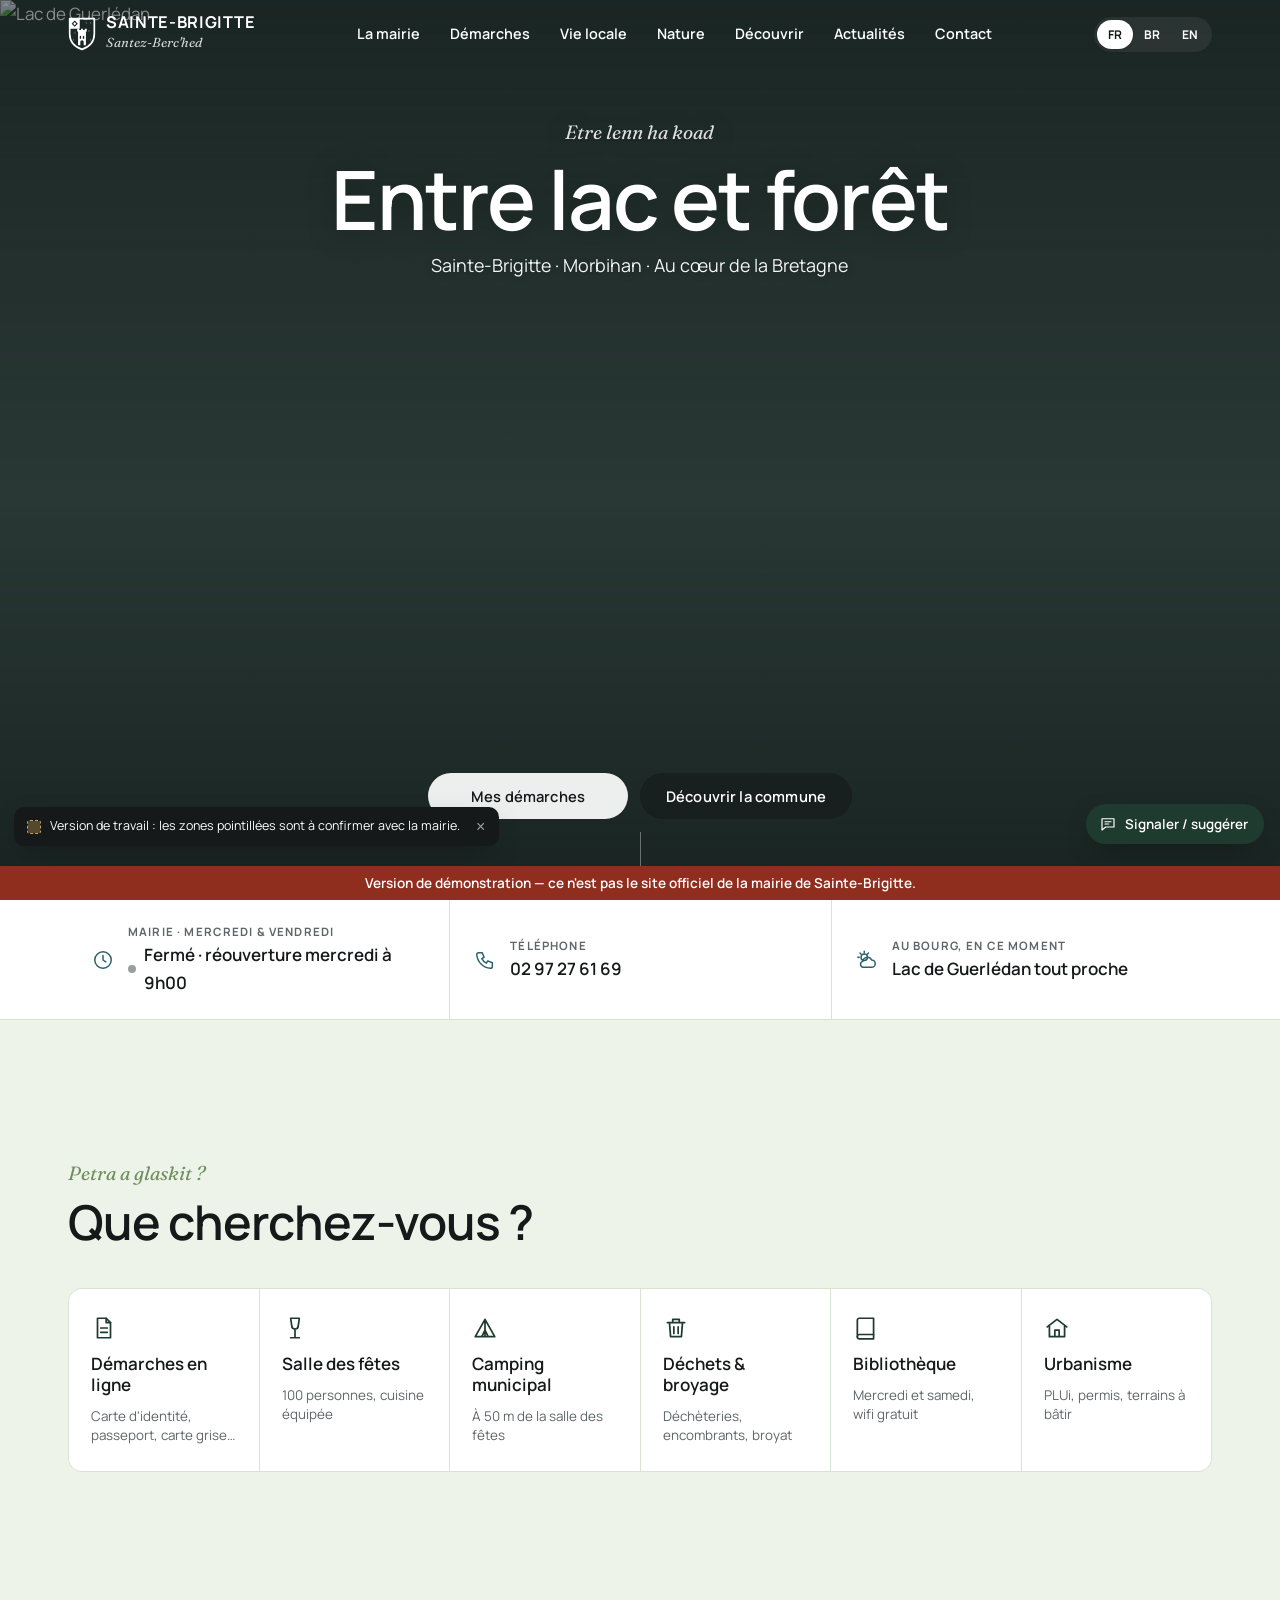
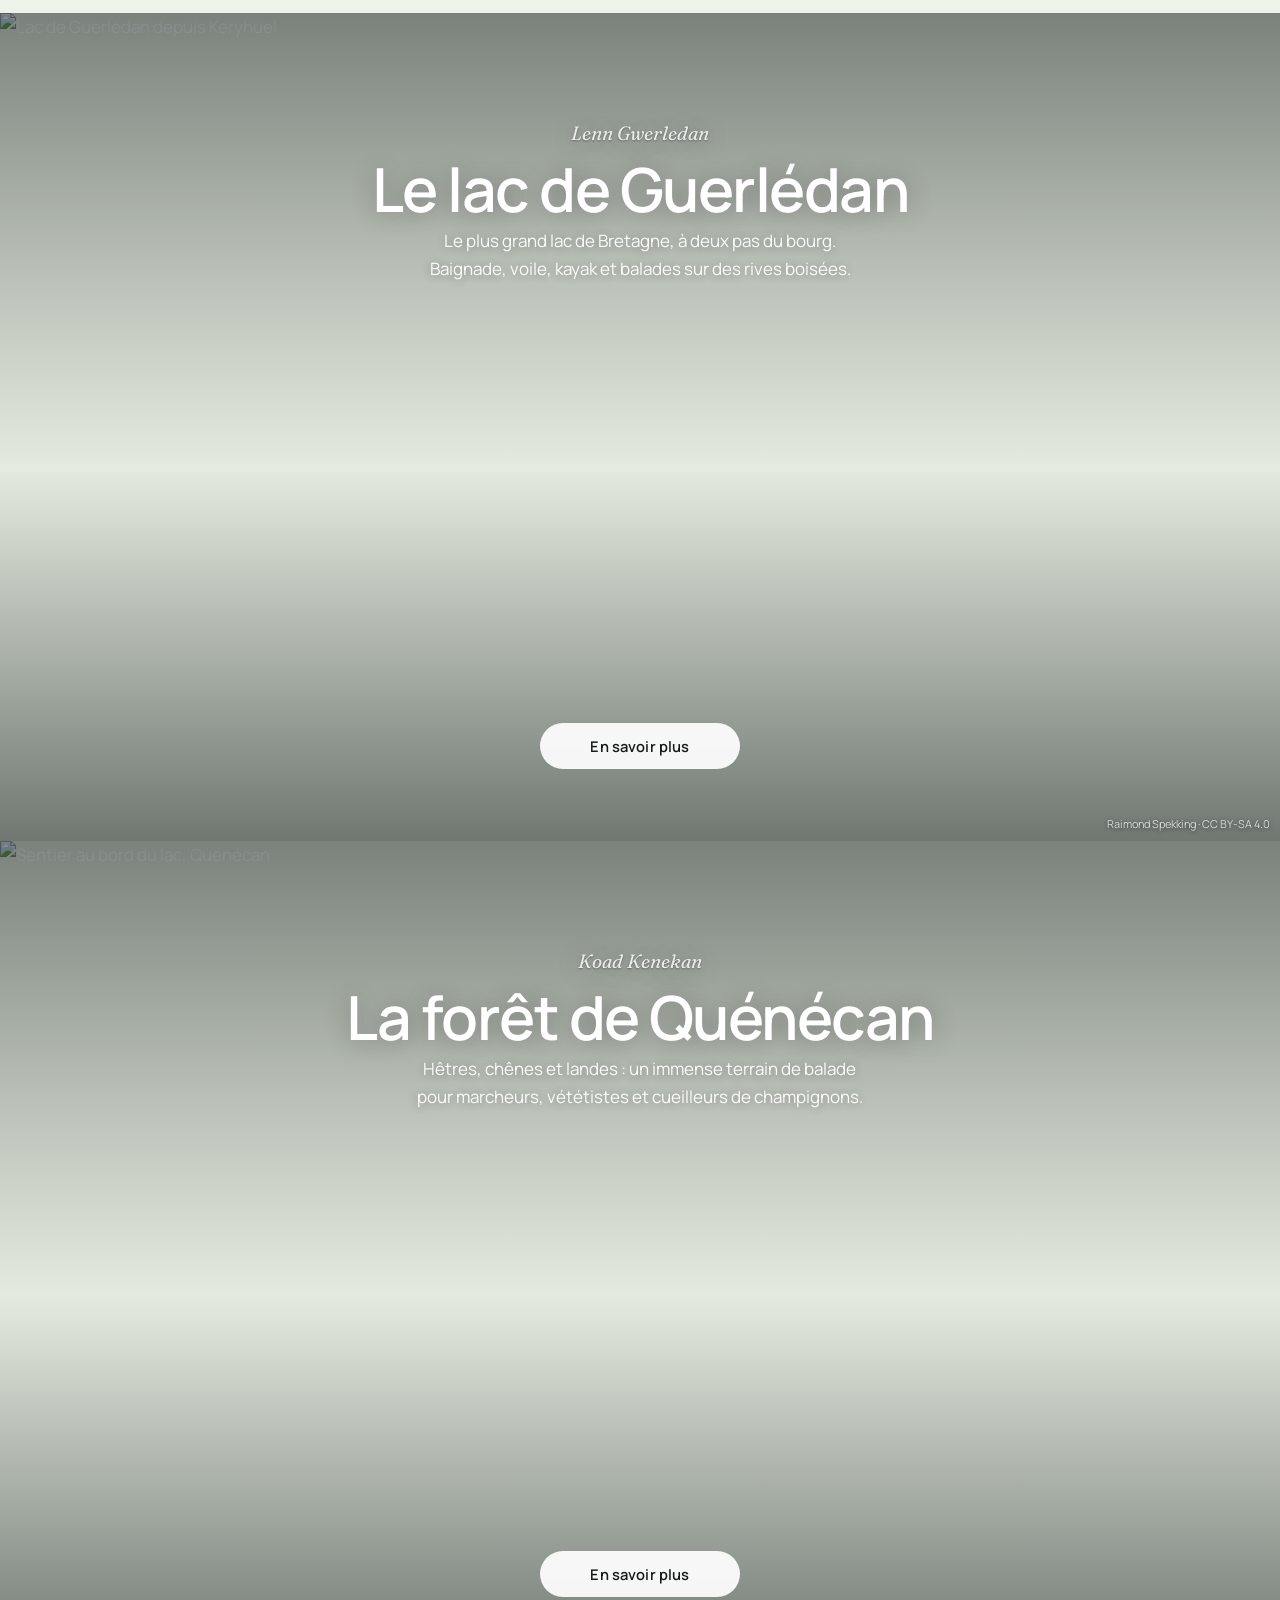
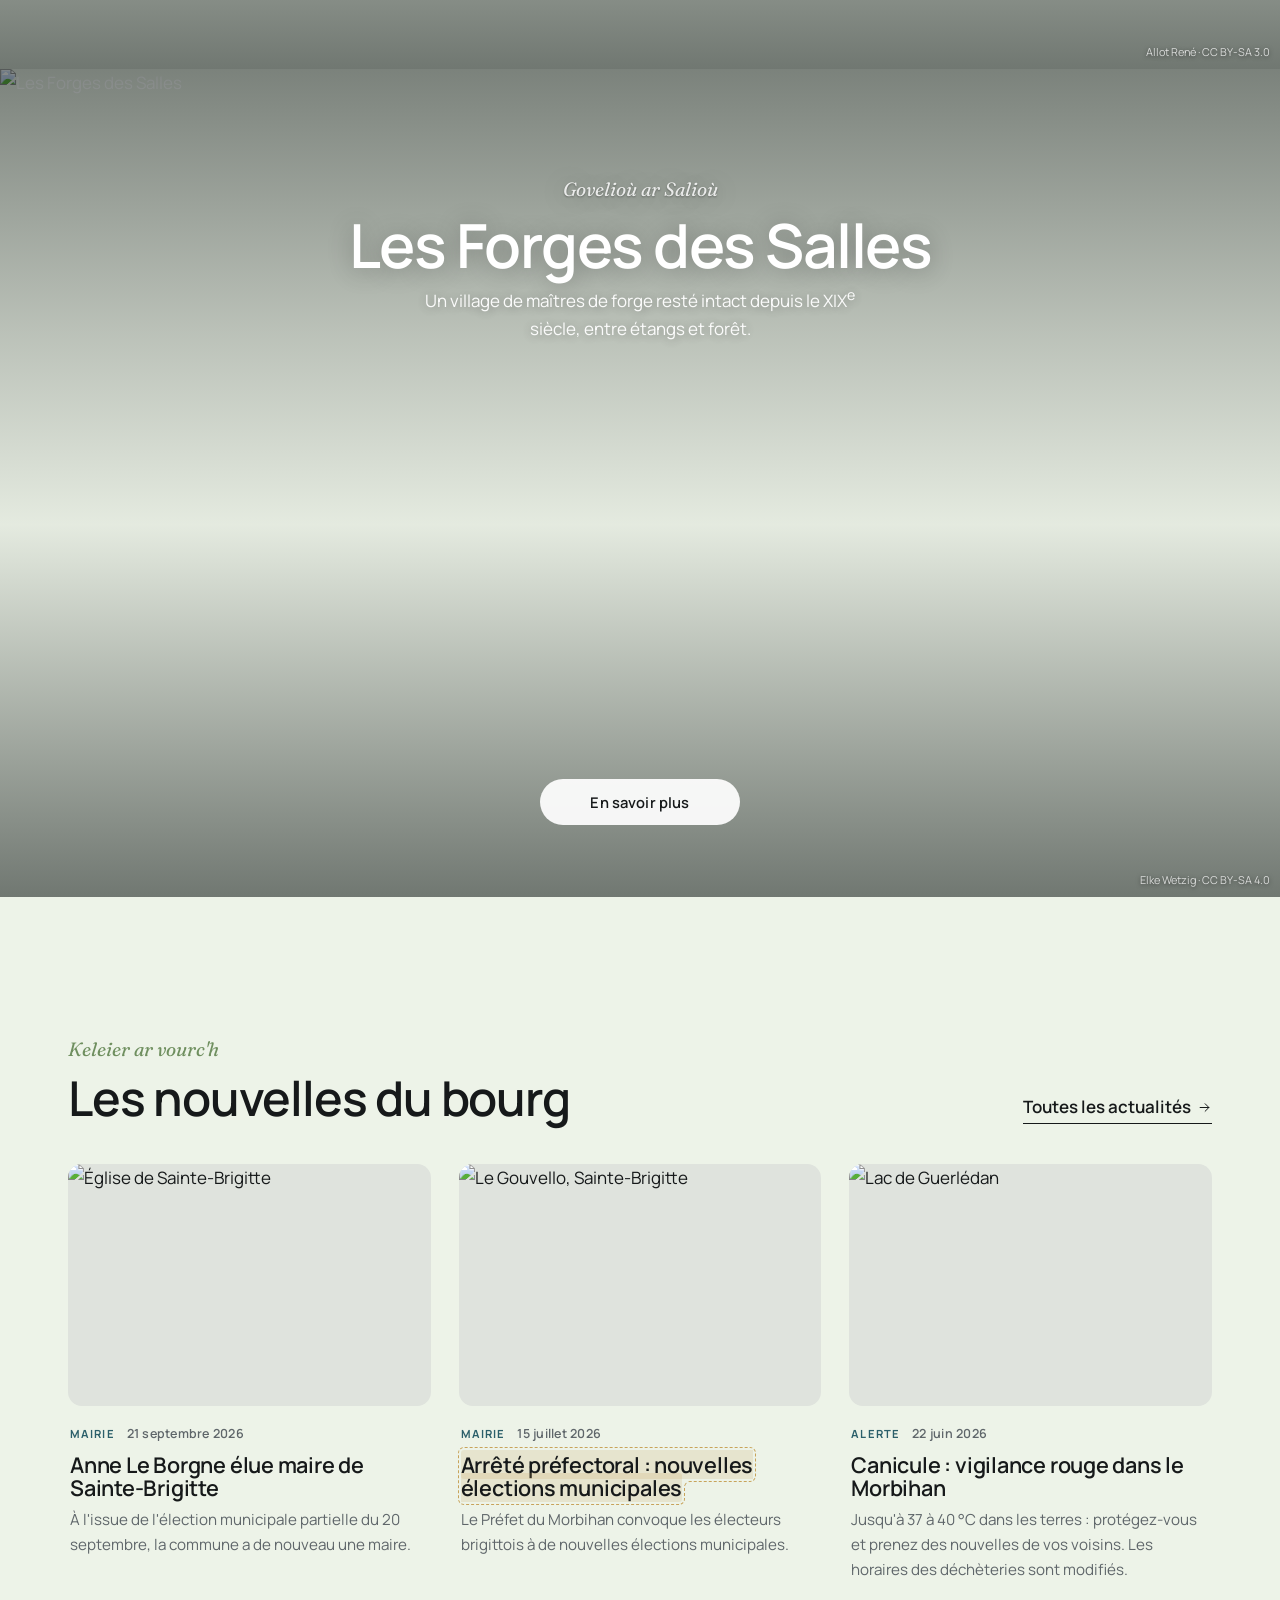
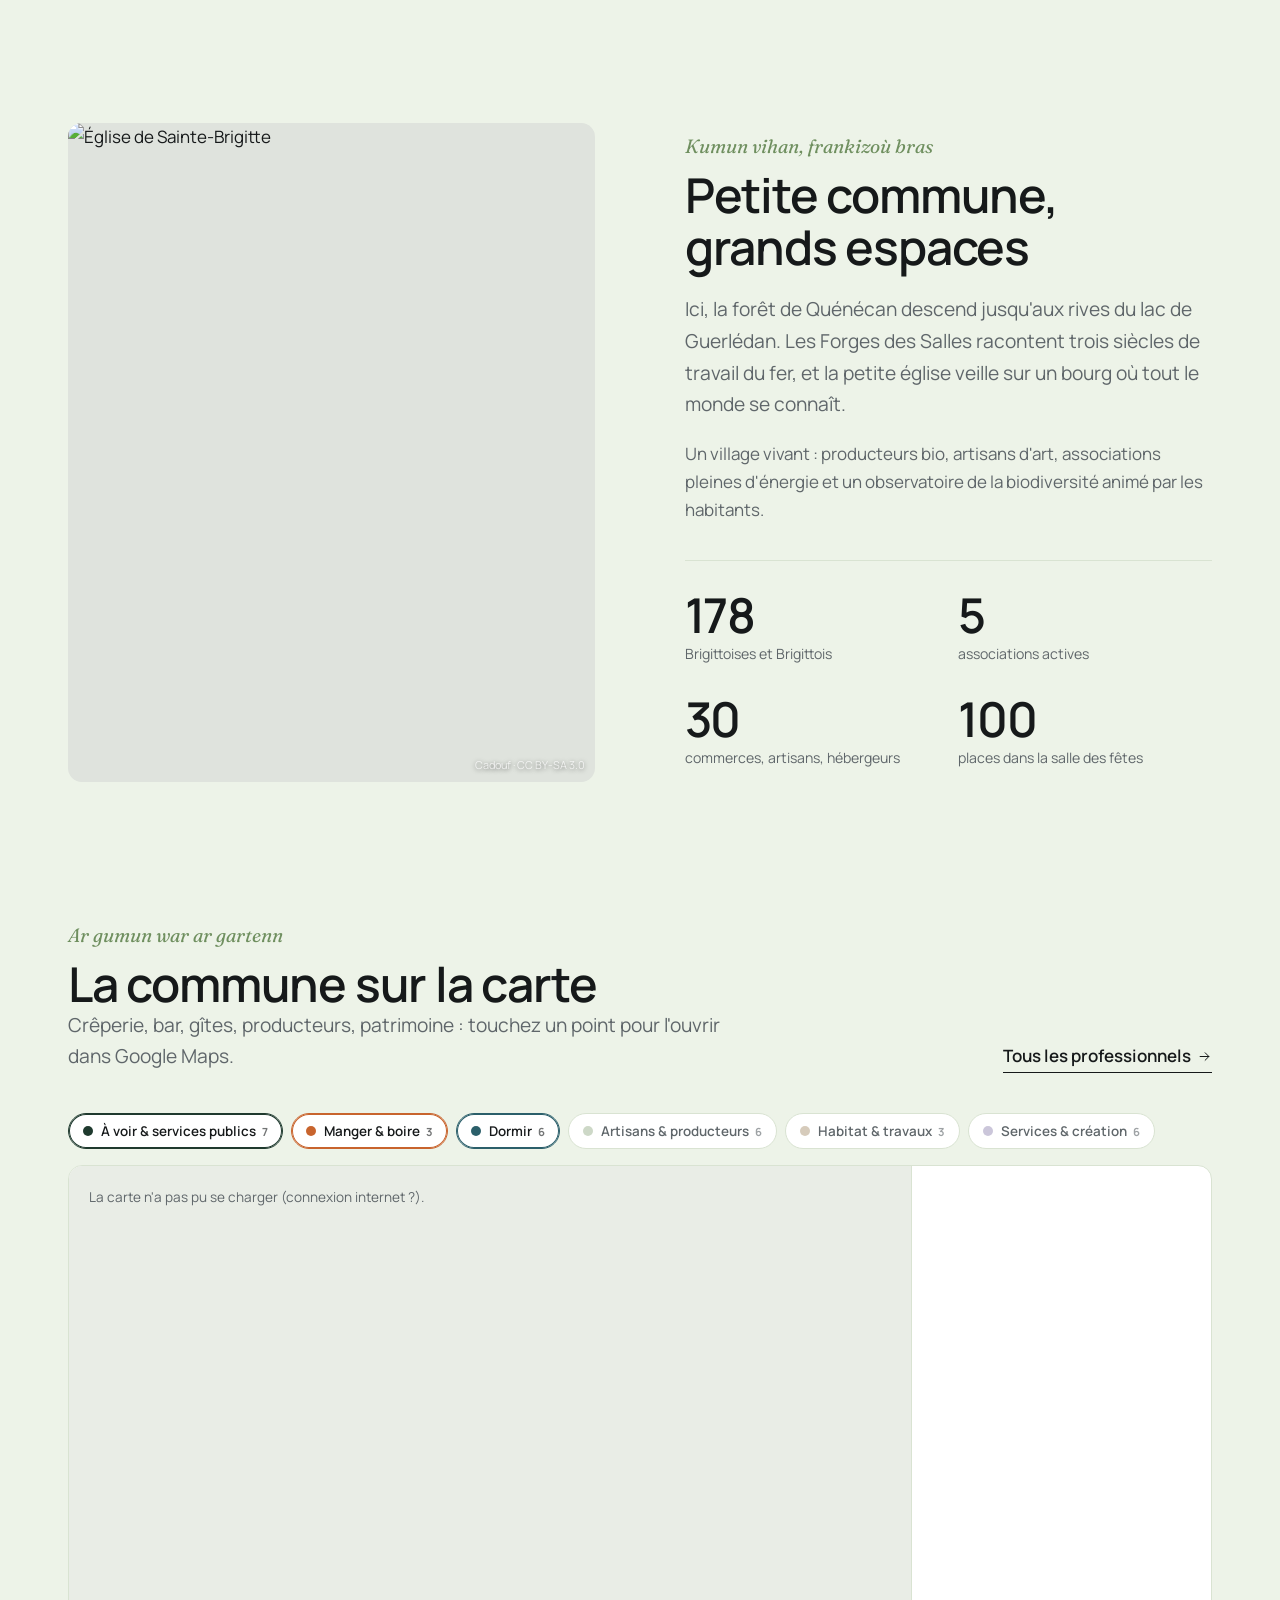
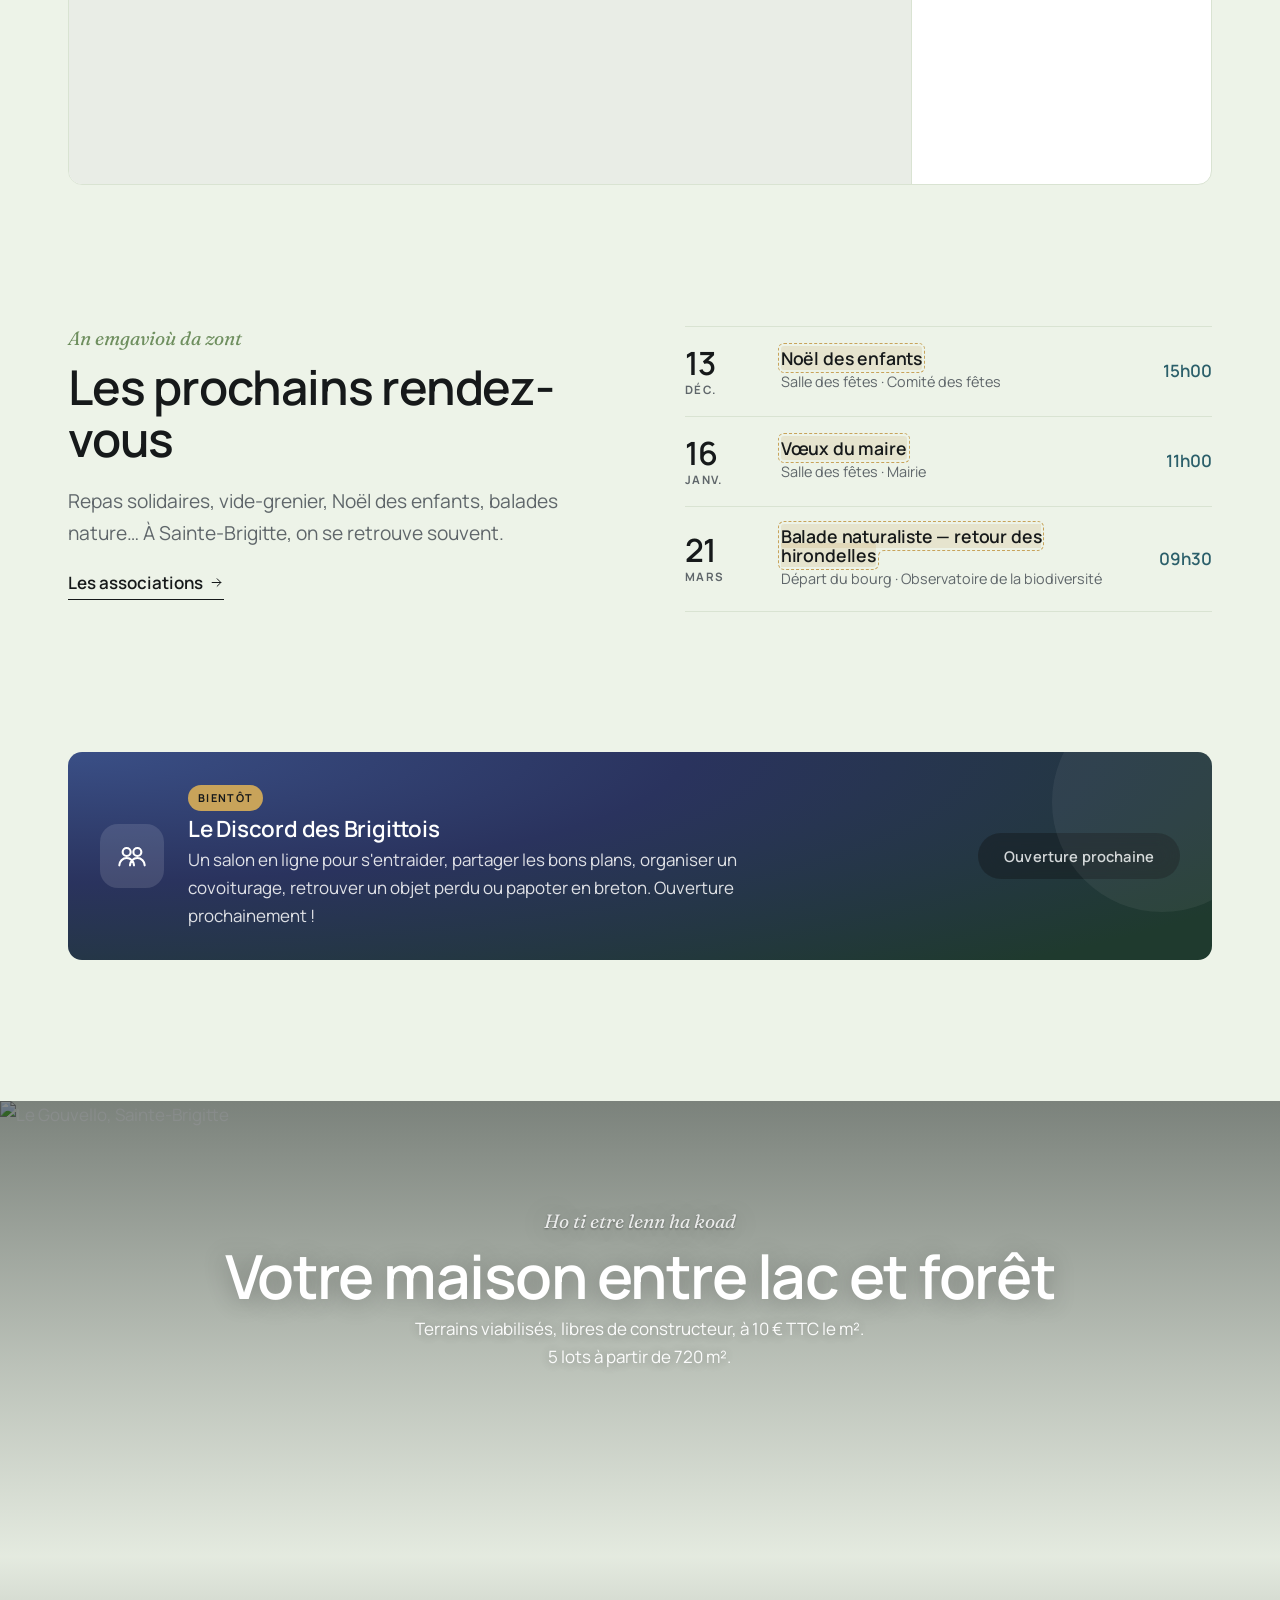
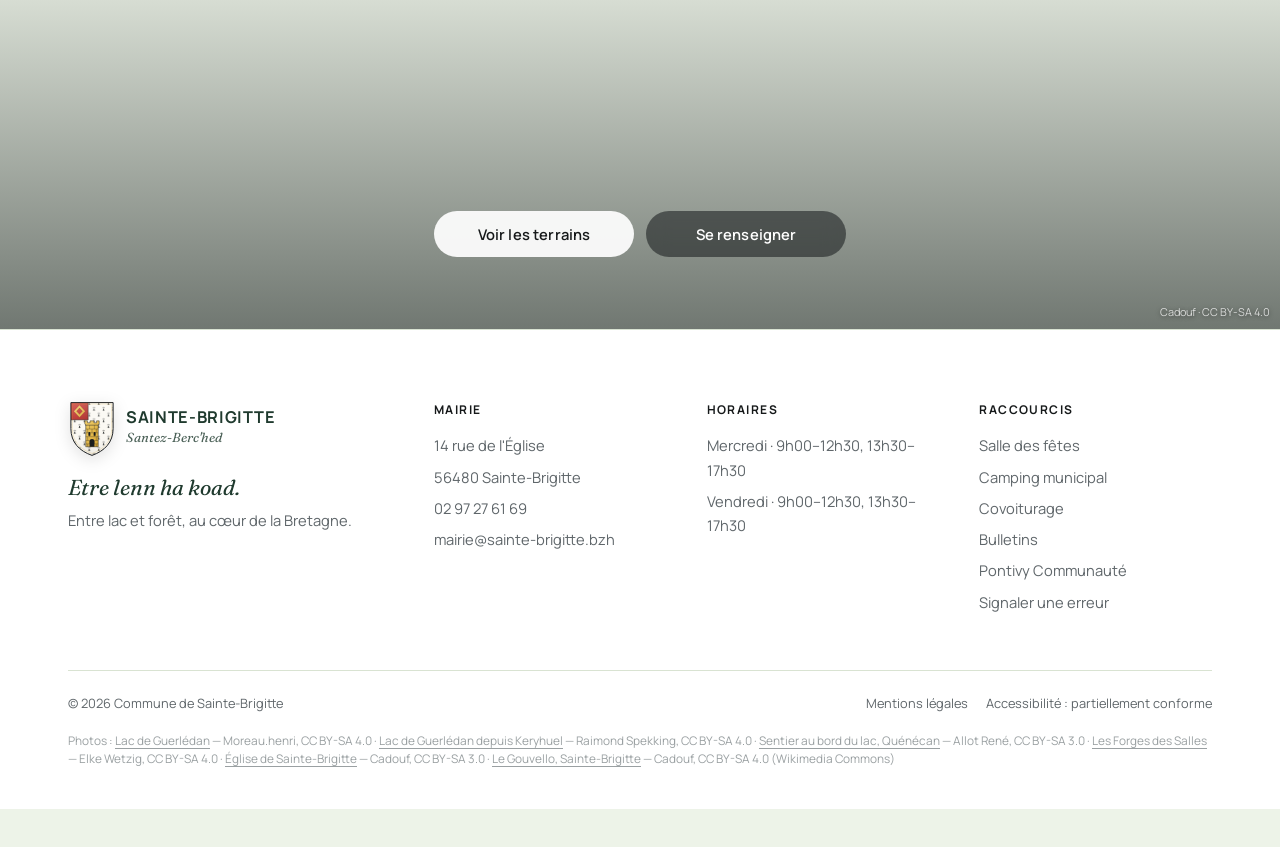
==== index.html @ ac1be928 "Première version du site de démonstration de Sainte-Brigitte Site statique (accueil, mairie, démarch" ====
<!doctype html>
<html lang="fr">
<head>
  <meta charset="utf-8">
  <meta name="viewport" content="width=device-width, initial-scale=1">
  <title>Sainte-Brigitte — Entre lac et forêt</title>
  <meta name="titre-br" content="Santez-Berc'hed — Etre lenn ha koad">
  <meta name="description" content="Site officiel de la commune de Sainte-Brigitte (Santez-Berc'hed), Morbihan : mairie, démarches, vie locale, lac de Guerlédan et forêt de Quénécan.">
  <meta name="robots" content="noindex, nofollow"><!-- version de démonstration : à retirer à la mise en ligne officielle -->
  <meta name="theme-color" content="#1f3a2e">
  <link rel="icon" href="assets/img/favicon.svg" type="image/svg+xml">
  <link rel="preconnect" href="https://fonts.googleapis.com">
  <link rel="preconnect" href="https://fonts.gstatic.com" crossorigin>
  <link href="https://fonts.googleapis.com/css2?family=Fraunces:ital,opsz,wght@1,9..144,300..500&family=Manrope:wght@400;500;600;700&display=swap" rel="stylesheet">
  <link rel="stylesheet" href="assets/css/style.css">
</head>
<body>

<main id="contenu">

  <!-- ============ GRAND BANDEAU PHOTO ============ -->
  <section class="heros">
    <div class="photo-fond" data-rendu="photo" data-photo="lac1" data-largeur="1920" data-prioritaire></div>
    <div class="heros__contenu">
      <div class="apparait" style="animation-delay:.2s">
        <h1 data-br="Etre lenn ha koad">Entre lac et forêt</h1>
        <p class="heros__sous" data-br="Santez-Berc'hed · Mor-Bihan · E kreiz Breizh">Sainte-Brigitte · Morbihan · Au cœur de la Bretagne</p>
      </div>
      <div class="boutons apparait" style="animation-delay:.7s">
        <a class="bouton bouton--clair" href="demarches.html" data-br="Ma c'hammedoù">Mes démarches</a>
        <a class="bouton bouton--verre" href="decouvrir.html" data-br="Dizoleiñ ar gumun">Découvrir la commune</a>
      </div>
    </div>
    <span class="defiler" aria-hidden="true"></span>
  </section>

  <!-- ============ INFOS PRATIQUES ============ -->
  <div class="infos">
    <div class="conteneur infos__grille">
      <div class="info"><span data-icone="horloge"></span><div><div class="info__titre" data-br="Ti-kêr · Merc'her ha Gwener">Mairie · mercredi &amp; vendredi</div><div class="info__valeur"><span data-rendu="statut" class="statut">…</span></div></div></div>
      <div class="info"><span data-icone="tel"></span><div><div class="info__titre" data-br="Pellgomz">Téléphone</div><div class="info__valeur"><a data-info="mairie.telephone" data-lien="tel" href="#">…</a></div></div></div>
      <div class="info"><span data-icone="meteo"></span><div><div class="info__titre" data-br="An amzer er vourc'h">Au bourg, en ce moment</div><div class="info__valeur" data-rendu="meteo">…</div></div></div>
    </div>
  </div>

  <!-- ============ ACCÈS RAPIDES ============ -->
  <section class="section">
    <div class="conteneur">
      <h2 class="revele" data-br="Petra a glaskit ?">Que cherchez-vous ?</h2>
      <nav class="acces revele" aria-label="Accès rapides">
        <a href="demarches.html#en-ligne"><span data-icone="document"></span><strong data-br="Kammedoù enlinenn">Démarches en ligne</strong><small data-br="Kartenn-anaout, tremen-hent, kartenn-c'hris…">Carte d'identité, passeport, carte grise…</small></a>
        <a href="demarches.html#salle"><span data-icone="salle"></span><strong data-br="Sal ar gouelioù">Salle des fêtes</strong><small data-br="100 a dud, kegin aozet">100 personnes, cuisine équipée</small></a>
        <a href="decouvrir.html#camping"><span data-icone="tente"></span><strong data-br="Kampin ar gumun">Camping municipal</strong><small data-br="50 m diouzh sal ar gouelioù">À 50 m de la salle des fêtes</small></a>
        <a href="demarches.html#dechets"><span data-icone="tri"></span><strong data-br="Dilerc'hioù ha brevañ">Déchets &amp; broyage</strong><small data-br="Dastumlec'hioù, traoù bras, brevadur">Déchèteries, encombrants, broyat</small></a>
        <a href="vie-locale.html#bibliotheque"><span data-icone="livre"></span><strong data-br="Levraoueg">Bibliothèque</strong><small data-br="Merc'her ha Sadorn, wifi digoust">Mercredi et samedi, wifi gratuit</small></a>
        <a href="demarches.html#urbanisme"><span data-icone="maison"></span><strong data-br="Kêraozañ">Urbanisme</strong><small data-br="PLUi, aotreoù-sevel, tachennoù">PLUi, permis, terrains à bâtir</small></a>
      </nav>
    </div>
  </section>

  <!-- ============ PANNEAUX PLEIN ÉCRAN ============ -->
  <section class="panneau">
    <div class="photo-fond" data-rendu="photo" data-photo="keryhuel" data-largeur="1920"></div>
    <div class="panneau__contenu">
      <div>
        <h2 data-br="Lenn Gwerledan">Le lac de Guerlédan</h2>
        <p data-br="Al lenn brasañ e Breizh, div gammed diouzh ar vourc'h. Kouronkañ, bageal, kaiak, kerzhadennoù war an aodoù koadek.">Le plus grand lac de Bretagne, à deux pas du bourg. Baignade, voile, kayak et balades sur des rives boisées.</p>
      </div>
      <div class="boutons"><a class="bouton bouton--clair" href="decouvrir.html#lac" data-br="Gouzout muioc'h">En savoir plus</a></div>
    </div>
  </section>

  <section class="panneau">
    <div class="photo-fond" data-rendu="photo" data-photo="foret2" data-largeur="1920"></div>
    <div class="panneau__contenu">
      <div>
        <h2 data-br="Koad Kenekan">La forêt de Quénécan</h2>
        <p data-br="Fav, dero ha lanneier : un hent-bale divent evit ar gerzherien, ar VTT hag ar glaskerien kebell-touseg.">Hêtres, chênes et landes : un immense terrain de balade pour marcheurs, vététistes et cueilleurs de champignons.</p>
      </div>
      <div class="boutons"><a class="bouton bouton--clair" href="decouvrir.html#foret" data-br="Gouzout muioc'h">En savoir plus</a></div>
    </div>
  </section>

  <section class="panneau">
    <div class="photo-fond" data-rendu="photo" data-photo="forges3" data-largeur="1920"></div>
    <div class="panneau__contenu">
      <div>
        <h2 data-br="Govelioù ar Salioù">Les Forges des Salles</h2>
        <p data-br="Ur gêriadenn mestr-govelerien chomet evel m'emañ abaoe an XIXvet kantved, etre stankoù ha koad.">Un village de maîtres de forge resté intact depuis le XIX<sup>e</sup> siècle, entre étangs et forêt.</p>
      </div>
      <div class="boutons"><a class="bouton bouton--clair" href="decouvrir.html#forges" data-br="Gouzout muioc'h">En savoir plus</a></div>
    </div>
  </section>

  <!-- ============ ACTUALITÉS ============ -->
  <section class="section">
    <div class="conteneur">
      <div class="entete-section">
        <div><h2 class="revele" data-br="Keleier ar vourc'h">Les nouvelles du bourg</h2></div>
        <a class="lien-fleche revele" href="actualites.html"><span data-br="An holl geleier">Toutes les actualités</span> <span data-icone="fleche"></span></a>
      </div>
      <div class="grille-3" data-rendu="actualites" data-limite="3"></div>
    </div>
  </section>

  <!-- ============ LE BOURG ============ -->
  <section class="section" style="padding-top:0">
    <div class="conteneur duo">
      <div class="duo__photo revele" data-rendu="photo" data-photo="eglise"></div>
      <div class="revele" style="--delai:.1s">
        <h2 data-br="Kumun vihan, frankizoù bras">Petite commune, grands espaces</h2>
        <p class="chapeau" data-br="Amañ e tiskenn koad Kenekan betek aodoù lenn Gwerledan. Govelioù ar Salioù a gont tri c'hantved a labour an houarn, hag an iliz vihan a ziwall ur vourc'h ma'z en em anavez an holl.">Ici, la forêt de Quénécan descend jusqu'aux rives du lac de Guerlédan. Les Forges des Salles racontent trois siècles de travail du fer, et la petite église veille sur un bourg où tout le monde se connaît.</p>
        <p style="color:var(--gris)" data-br="Ur gêriadenn vev : produerien bio, artizaned arz, kevredigezhioù leun a startijenn hag un arsellva bevliesseurted renet gant an annezidi.">Un village vivant : producteurs bio, artisans d'art, associations pleines d'énergie et un observatoire de la biodiversité animé par les habitants.</p>
        <div class="chiffres">
          <div class="chiffre"><b data-compteur="178">178</b><span data-br="Berc'hediz">Brigittoises et Brigittois</span></div>
          <div class="chiffre"><b data-compteur="5">5</b><span data-br="kevredigezh oberiant">associations actives</span></div>
          <div class="chiffre"><b data-compteur="30">30</b><span data-br="stal, artizan ha degemerer">commerces, artisans, hébergeurs</span></div>
          <div class="chiffre"><b data-compteur="100">100</b><span data-br="plas e sal ar gouelioù">places dans la salle des fêtes</span></div>
        </div>
      </div>
    </div>
  </section>

  <!-- ============ CARTE ============ -->
  <section class="section" style="padding-top:0">
    <div class="conteneur">
      <div class="entete-section">
        <div>
          <h2 class="revele" data-br="Ar gumun war ar gartenn">La commune sur la carte</h2>
          <p class="chapeau revele" style="margin:0" data-br="Krampouezh, ostaleri, gîtoù, produerien, glad : klikit war ur poent evit e welet war Google Maps.">Crêperie, bar, gîtes, producteurs, patrimoine : touchez un point pour l'ouvrir dans Google Maps.</p>
        </div>
        <a class="lien-fleche revele" href="vie-locale.html#professionnels"><span data-br="An holl vicherourien">Tous les professionnels</span> <span data-icone="fleche"></span></a>
      </div>
      <div class="revele" data-rendu="carte" data-cats="voir,manger,dormir"></div>
    </div>
  </section>

  <!-- ============ AGENDA ============ -->
  <section class="section" style="padding-top:0">
    <div class="conteneur duo" style="align-items:start">
      <div>
        <h2 class="revele" data-br="An emgavioù da zont">Les prochains rendez-vous</h2>
        <p class="chapeau revele" data-br="Prejoù kengred, gwerzh-dilezel, Nedeleg ar vugale, baleadennoù natur… E Santez-Berc'hed e vez kavet an eil egile alies.">Repas solidaires, vide-grenier, Noël des enfants, balades nature… À Sainte-Brigitte, on se retrouve souvent.</p>
        <a class="lien-fleche revele" href="vie-locale.html#associations"><span data-br="Ar c'hevredigezhioù">Les associations</span> <span data-icone="fleche"></span></a>
      </div>
      <ul class="agenda" data-rendu="agenda" data-limite="4"></ul>
    </div>
  </section>

  <!-- ============ DISCORD (teaser) ============ -->
  <section class="section" style="padding-top:0">
    <div class="conteneur" data-rendu="discord"></div>
  </section>

  <!-- ============ S'INSTALLER ============ -->
  <section class="panneau">
    <div class="photo-fond" data-rendu="photo" data-photo="gouvello" data-largeur="1920"></div>
    <div class="panneau__contenu">
      <div>
        <h2 data-br="Ho ti etre lenn ha koad">Votre maison entre lac et forêt</h2>
        <p data-br="Tachennoù aozet, dieub a saver-tiez, da 10 € TTC ar m². 5 lodenn adalek 720 m².">Terrains viabilisés, libres de constructeur, à 10 € TTC le m². 5 lots à partir de 720 m².</p>
      </div>
      <div class="boutons">
        <a class="bouton bouton--clair" href="demarches.html#terrains" data-br="Gwelet an tachennoù">Voir les terrains</a>
        <a class="bouton bouton--verre" href="contact.html?sujet=terrain" data-br="Goulenn titouroù">Se renseigner</a>
      </div>
    </div>
  </section>

</main>

<script src="contenu/donnees.js"></script>
<script src="contenu/lieux.js"></script>
<script src="contenu/photos.js"></script>
<script src="contenu/anglais.js"></script>
<script src="assets/js/demarrage.js"></script>
</body>
</html>
---- assets/css/style.css ----
/* =====================================================================
   Sainte-Brigitte — feuille de style (version 2 : épurée, nature)
   Esprit : grandes photos, beaucoup d'air, peu de couleurs.
   Le français en lettres nettes, le breton en italique à empattements.
   ===================================================================== */

:root {
  --fond: #edf3e8;
  --blanc: #ffffff;
  --texte: #16191a;
  --gris: #5f666a;
  --gris-clair: #9aa0a2;
  --trait: #d9e3d2;
  --vert: #1f3a2e;
  --mousse: #6f8f5f;
  --lac: #2b5f6a;
  --or: #c8a35a;

  --sans: "Manrope", "Segoe UI", system-ui, sans-serif;
  --serif: "Fraunces", Georgia, serif;

  --rayon: 14px;
  --largeur: 1240px;
  --gouttiere: clamp(16px, 4vw, 48px);
  --doux: cubic-bezier(.22, .8, .24, 1);
}

*, *::before, *::after { box-sizing: border-box; }
[hidden] { display: none !important; }
html { scroll-behavior: smooth; -webkit-text-size-adjust: 100%; }
body {
  margin: 0; background: var(--fond); color: var(--texte);
  font-family: var(--sans); font-size: 17px; line-height: 1.65;
  -webkit-font-smoothing: antialiased; overflow-x: hidden;
}
img { max-width: 100%; display: block; }
svg { display: block; }
a { color: inherit; text-underline-offset: 3px; }
h1, h2, h3 { font-weight: 600; letter-spacing: -.025em; line-height: 1.08; margin: 0 0 .45em; }
h1 { font-size: clamp(2.6rem, 6.4vw, 5.2rem); }
h2 { font-size: clamp(1.9rem, 3.8vw, 3rem); }
h3 { font-size: clamp(1.15rem, 1.7vw, 1.35rem); letter-spacing: -.01em; }
p { margin: 0 0 1em; }
:focus-visible { outline: 2px solid var(--lac); outline-offset: 3px; border-radius: 4px; }
::selection { background: var(--vert); color: #fff; }
.sr { position: absolute; width: 1px; height: 1px; overflow: hidden; clip: rect(0 0 0 0); white-space: nowrap; }

.lien-evitement { position: absolute; left: 12px; top: -60px; z-index: 300; background: var(--texte); color: #fff; padding: 10px 16px; border-radius: 8px; }
.lien-evitement:focus { top: 12px; }

.conteneur { width: 100%; max-width: var(--largeur); margin: 0 auto; padding: 0 var(--gouttiere); }
.section { padding: clamp(80px, 11vw, 150px) 0; }
.section--serre { padding: clamp(50px, 7vw, 90px) 0; }
.centre { text-align: center; }
.centre .chapeau { margin-left: auto; margin-right: auto; }
.chapeau { font-size: clamp(1.05rem, 1.5vw, 1.22rem); color: var(--gris); max-width: 58ch; }
.petit { font-size: .85rem; color: var(--gris); }

/* ---------- Le breton : ligne en italique au-dessus des titres ---------- */
.bi__autre {
  display: block; font-family: var(--serif); font-style: italic; font-weight: 400;
  font-size: clamp(1rem, 1.5vw, 1.2rem); letter-spacing: 0; color: var(--mousse);
  margin-bottom: 10px; line-height: 1.3;
}
.sombre .bi__autre, .panneau .bi__autre, .heros .bi__autre, .tete-page .bi__autre { color: rgba(255, 255, 255, .85); }
h1 + .bi__autre, h2 + .bi__autre { display: none; }

/* ---------- Boutons (pilules sobres) ---------- */
.bouton {
  display: inline-flex; align-items: center; justify-content: center; gap: 8px;
  min-width: 200px; padding: 13px 26px; border-radius: 999px; border: 0; cursor: pointer;
  font: 600 .92rem var(--sans); text-decoration: none; letter-spacing: .01em;
  background: var(--texte); color: #fff; transition: background .3s, color .3s, transform .3s var(--doux);
}
.bouton:hover { transform: translateY(-1px); }
.bouton svg { width: 16px; height: 16px; }
.bouton--clair { background: rgba(255, 255, 255, .92); color: var(--texte); }
.bouton--clair:hover { background: #fff; }
.bouton--verre { background: rgba(20, 24, 26, .55); color: #fff; backdrop-filter: blur(10px); -webkit-backdrop-filter: blur(10px); }
.bouton--verre:hover { background: rgba(20, 24, 26, .75); }
.bouton--vert { background: var(--vert); }
.bouton--contour { background: transparent; color: var(--texte); box-shadow: inset 0 0 0 1.5px var(--texte); }
.bouton--contour:hover { background: var(--texte); color: #fff; }
.boutons { display: flex; flex-wrap: wrap; gap: 12px; }
.centre .boutons { justify-content: center; }
.lien-fleche { display: inline-flex; align-items: center; gap: 6px; font-weight: 600; text-decoration: none; border-bottom: 1.5px solid currentColor; padding-bottom: 2px; }
.lien-fleche svg { width: 15px; height: 15px; transition: transform .3s var(--doux); }
.lien-fleche:hover svg { transform: translateX(4px); }

/* ---------- En-tête ---------- */
.entete {
  position: fixed; inset: 0 0 auto; z-index: 100; color: #fff;
  transition: background .35s, color .35s, transform .45s var(--doux), box-shadow .35s;
}
.entete .conteneur { display: flex; align-items: center; justify-content: space-between; gap: 20px; height: 68px; }
.entete--solide, .page-claire .entete { background: rgba(237, 243, 232, .94); color: var(--texte); backdrop-filter: blur(14px); -webkit-backdrop-filter: blur(14px); box-shadow: 0 1px 0 var(--trait); }
.entete--cache { transform: translateY(-100%); }
.marque { display: flex; align-items: center; gap: 10px; text-decoration: none; }
.marque svg { width: 28px; height: 34px; flex: none; }
.marque--blason img { width: 48px; height: 58px; flex: none; filter: drop-shadow(0 4px 8px rgba(0, 0, 0, .12)); }
.armoiries { display: grid; grid-template-columns: 180px 1fr; gap: 36px; align-items: center; }
.armoiries img { width: 100%; height: auto; filter: drop-shadow(0 14px 24px rgba(0, 0, 0, .15)); transition: transform .8s var(--doux); }
.armoiries:hover img { transform: translateY(-6px) rotate(-2deg); }
.armoiries blockquote { margin: 0 0 12px; font-family: var(--serif); font-style: italic; font-size: 1.3rem; line-height: 1.45; color: var(--vert); }
@media (max-width: 600px) { .armoiries { grid-template-columns: 1fr; } .armoiries img { max-width: 150px; } }
.marque__nom { font-weight: 700; font-size: 1.02rem; letter-spacing: .04em; text-transform: uppercase; line-height: 1; display: block; }
.marque__sous { font-family: var(--serif); font-style: italic; font-size: .82rem; opacity: .8; display: block; margin-top: 2px; }

.marque__nom { white-space: nowrap; }
@media (max-width: 420px) { .marque__nom { font-size: .84rem; letter-spacing: .02em; } .marque svg { width: 26px; height: 26px; } .burger { padding: 9px 11px; } }
.nav { display: flex; align-items: center; gap: 2px; }
.nav a { text-decoration: none; font-weight: 600; font-size: .9rem; padding: 8px 14px; border-radius: 8px; transition: background .25s; white-space: nowrap; }
.nav a:hover, .nav a[aria-current="page"] { background: rgba(127, 127, 127, .14); }
.outils { display: flex; align-items: center; gap: 8px; }

.langue {
  display: inline-flex; padding: 3px; border-radius: 999px; background: rgba(127, 127, 127, .16);
  font: 700 .75rem var(--sans); letter-spacing: .06em;
}
.langue button { border: 0; background: transparent; color: inherit; padding: 6px 11px; border-radius: 999px; cursor: pointer; font: inherit; transition: background .3s, color .3s; }
.langue button[aria-pressed="true"] { background: var(--blanc); color: var(--texte); box-shadow: 0 1px 4px rgba(0, 0, 0, .12); }

.burger { display: none; border: 0; background: rgba(127, 127, 127, .16); color: inherit; border-radius: 8px; padding: 9px 14px; font: 600 .88rem var(--sans); cursor: pointer; }

@media (max-width: 1060px) {
  .burger { display: inline-block; }
  .nav {
    position: fixed; inset: 0; z-index: -1; flex-direction: column; align-items: stretch; justify-content: center; gap: 0;
    padding: 90px var(--gouttiere) 40px; background: var(--fond); color: var(--texte);
    opacity: 0; visibility: hidden; transition: opacity .35s, visibility .35s;
  }
  .nav a { font-size: 1.5rem; padding: 14px 0; border-bottom: 1px solid var(--trait); border-radius: 0; }
  .nav a:hover { background: none; }
  .menu-ouvert .nav { opacity: 1; visibility: visible; }
  .menu-ouvert .entete { color: var(--texte); background: transparent; box-shadow: none; }
}

/* ---------- Grand bandeau photo ---------- */
.heros { position: relative; height: 100vh; height: 100svh; min-height: 600px; overflow: hidden; color: #fff; background: #2b3a36; }
.photo-fond { position: absolute; inset: 0; overflow: hidden; }
.photo-fond img { width: 100%; height: 100%; object-fit: cover; }
.heros .photo-fond img { animation: zoomLent 26s ease-out forwards; transform-origin: 60% 50%; }
@keyframes zoomLent { from { transform: scale(1.14); } to { transform: scale(1); } }
.heros::after, .panneau::after, .tete-page::after {
  content: ""; position: absolute; inset: 0; pointer-events: none;
  background: linear-gradient(180deg, rgba(10, 18, 16, .5) 0%, rgba(10, 18, 16, .22) 32%, rgba(10, 18, 16, .04) 55%, rgba(10, 18, 16, .55) 100%);
}
.heros__contenu > div:first-child, .panneau__contenu > div:first-child { text-shadow: 0 1px 2px rgba(0, 0, 0, .35), 0 2px 30px rgba(0, 0, 0, .3); }
.heros__contenu {
  position: relative; z-index: 2; height: 100%; display: flex; flex-direction: column; align-items: center; justify-content: space-between;
  text-align: center; padding: 120px var(--gouttiere) 9vh;
}
.heros h1 { text-shadow: 0 2px 30px rgba(0, 0, 0, .25); margin-bottom: 8px; }
.heros__sous { font-size: clamp(1rem, 1.4vw, 1.12rem); opacity: .95; text-shadow: 0 1px 12px rgba(0, 0, 0, .35); }
.credit {
  position: absolute; z-index: 3; right: 10px; bottom: 8px; font-size: .68rem; color: rgba(255, 255, 255, .75);
  text-decoration: none; text-shadow: 0 1px 4px rgba(0, 0, 0, .5);
}
.credit:hover { color: #fff; }

/* ---------- Panneaux plein écran (façon vitrine) ---------- */
.panneau { position: relative; height: 92vh; min-height: 560px; overflow: hidden; color: #fff; display: flex; }
.panneau .photo-fond img { transform: scale(1.08); transition: transform 2.4s var(--doux); }
.panneau.visible .photo-fond img { transform: scale(1); }
.panneau__contenu {
  position: relative; z-index: 2; width: 100%; display: flex; flex-direction: column; align-items: center; justify-content: space-between;
  text-align: center; padding: clamp(80px, 12vh, 130px) var(--gouttiere) 8vh;
}
.panneau h2 { font-size: clamp(2.2rem, 5vw, 3.8rem); margin-bottom: 6px; text-shadow: 0 2px 24px rgba(0, 0, 0, .3); }
.panneau p { max-width: 46ch; margin: 0 auto; opacity: .95; text-shadow: 0 1px 12px rgba(0, 0, 0, .4); }
.panneau .boutons { margin-top: 22px; }

/* ---------- Bande d'infos ---------- */
.infos { background: var(--blanc); border-bottom: 1px solid var(--trait); }
.infos__grille { display: grid; grid-template-columns: repeat(3, 1fr); }
.info { display: flex; align-items: center; gap: 14px; padding: 22px 24px; }
.info + .info { border-left: 1px solid var(--trait); }
.info svg { width: 22px; height: 22px; color: var(--lac); flex: none; }
.info__titre { font-size: .72rem; letter-spacing: .1em; text-transform: uppercase; color: var(--gris); font-weight: 700; }
.info__valeur { font-weight: 600; }
.info__valeur a { text-decoration: none; }
.statut { display: inline-flex; align-items: center; gap: 8px; }
.statut i { width: 8px; height: 8px; border-radius: 50%; background: var(--gris-clair); position: relative; flex: none; }
.statut--ouvert i { background: #2f9e62; }
.statut--ouvert i::after { content: ""; position: absolute; inset: 0; border-radius: 50%; background: inherit; animation: pulse 2.2s infinite; }
@keyframes pulse { to { transform: scale(3); opacity: 0; } }
@media (max-width: 820px) { .infos__grille { grid-template-columns: 1fr; } .info + .info { border-left: 0; border-top: 1px solid var(--trait); } .info { padding: 16px 4px; } }

/* ---------- Accès rapides ---------- */
.acces { display: grid; grid-template-columns: repeat(2, 1fr); gap: 1px; background: var(--trait); border: 1px solid var(--trait); border-radius: var(--rayon); overflow: hidden; margin-top: 40px; }
@media (min-width: 640px) { .acces { grid-template-columns: repeat(3, 1fr); } }
@media (min-width: 1100px) { .acces { grid-template-columns: repeat(6, 1fr); } }
.acces--4 { grid-template-columns: repeat(2, 1fr) !important; }
@media (min-width: 900px) { .acces--4 { grid-template-columns: repeat(4, 1fr) !important; } }
.acces a { background: var(--blanc); padding: 26px 22px; text-decoration: none; display: flex; flex-direction: column; gap: 12px; transition: background .3s; }
.acces a:hover { background: #f3f5f1; }
.acces svg { width: 26px; height: 26px; color: var(--vert); transition: transform .4s var(--doux); }
.acces a:hover svg { transform: translateY(-3px); }
.acces strong { font-weight: 600; line-height: 1.25; }
.acces small { color: var(--gris); font-size: .84rem; line-height: 1.4; }

/* ---------- Entêtes de sections ---------- */
.entete-section { display: flex; justify-content: space-between; align-items: end; gap: 24px; flex-wrap: wrap; margin-bottom: 40px; }
.entete-section h2 { margin: 0; }

/* ---------- Cartes ---------- */
.grille-3 { display: grid; grid-template-columns: repeat(auto-fill, minmax(290px, 1fr)); gap: 28px; }
.carte { display: flex; flex-direction: column; text-decoration: none; color: inherit; }
.carte__visuel { aspect-ratio: 3 / 2; border-radius: var(--rayon); overflow: hidden; background: #dfe3dd; position: relative; }
.carte__visuel img, .carte__visuel svg { width: 100%; height: 100%; object-fit: cover; transition: transform 1.2s var(--doux); }
a.carte:hover .carte__visuel img, a.carte:hover .carte__visuel svg { transform: scale(1.04); }
.carte__corps { padding: 18px 2px 0; display: flex; flex-direction: column; gap: 6px; }
.carte__meta { display: flex; gap: 12px; align-items: center; font-size: .78rem; color: var(--gris); font-weight: 600; letter-spacing: .02em; }
.etiquette { text-transform: uppercase; letter-spacing: .1em; font-weight: 700; color: var(--lac); font-size: .7rem; }
.carte h3 { margin: 2px 0; }
.carte p { color: var(--gris); margin: 0; font-size: .95rem; }

/* ---------- Bloc photo + texte ---------- */
.duo { display: grid; grid-template-columns: 1fr 1fr; gap: clamp(36px, 7vw, 100px); align-items: center; }
.duo__photo { aspect-ratio: 4 / 5; border-radius: var(--rayon); overflow: hidden; position: relative; background: #dfe3dd; }
.duo__photo img { width: 100%; height: 100%; object-fit: cover; }
.duo--inverse .duo__photo { order: 2; }
@media (max-width: 860px) { .duo { grid-template-columns: 1fr; } .duo--inverse .duo__photo { order: 0; } .duo__photo { aspect-ratio: 4 / 3; } }

.chiffres { display: grid; grid-template-columns: repeat(2, 1fr); gap: 28px 20px; margin-top: 36px; padding-top: 30px; border-top: 1px solid var(--trait); }
.chiffre b { display: block; font-size: clamp(2.2rem, 4vw, 3rem); font-weight: 600; letter-spacing: -.03em; line-height: 1; }
.chiffre span { font-size: .88rem; color: var(--gris); }

/* ---------- Agenda ---------- */
.agenda { list-style: none; margin: 0; padding: 0; border-top: 1px solid var(--trait); }
.agenda li { display: grid; grid-template-columns: 74px 1fr auto; gap: 22px; align-items: center; padding: 20px 0; border-bottom: 1px solid var(--trait); }
.agenda__date { line-height: 1; }
.agenda__date b { display: block; font-size: 2rem; font-weight: 600; letter-spacing: -.03em; }
.agenda__date span { font-size: .72rem; text-transform: uppercase; letter-spacing: .12em; color: var(--gris); font-weight: 700; }
.agenda h3 { margin: 0 0 2px; font-size: 1.1rem; }
.agenda p { margin: 0; color: var(--gris); font-size: .9rem; }
.agenda__heure { font-weight: 600; color: var(--lac); white-space: nowrap; }
@media (max-width: 600px) { .agenda li { grid-template-columns: 60px 1fr; } .agenda__heure { grid-column: 2; } }

/* ---------- Pied de page ---------- */
.pied { background: var(--blanc); border-top: 1px solid var(--trait); padding: 70px 0 30px; font-size: .92rem; }
.pied a { text-decoration: none; color: var(--gris); }
.pied a:hover { color: var(--texte); }
.pied__grille { display: grid; grid-template-columns: 1.4fr 1fr 1fr 1fr; gap: 40px; }
.pied h4 { font-size: .75rem; letter-spacing: .12em; text-transform: uppercase; margin: 0 0 14px; color: var(--texte); }
.pied ul { list-style: none; padding: 0; margin: 0; display: grid; gap: 7px; color: var(--gris); }
.pied__devise { font-family: var(--serif); font-style: italic; font-size: 1.35rem; line-height: 1.3; margin: 16px 0 6px; color: var(--vert); }
.pied__bas { display: flex; flex-wrap: wrap; justify-content: space-between; gap: 14px; margin-top: 56px; padding-top: 22px; border-top: 1px solid var(--trait); font-size: .8rem; color: var(--gris); }
.pied__bas ul { display: flex; flex-wrap: wrap; gap: 18px; }
.pied__credits { margin-top: 18px; font-size: .74rem; color: var(--gris-clair); line-height: 1.5; }
.pied__credits a { color: inherit; text-decoration: underline; }
@media (max-width: 860px) { .pied__grille { grid-template-columns: 1fr 1fr; } }
@media (max-width: 520px) { .pied__grille { grid-template-columns: 1fr; } }

/* ---------- Pages intérieures ---------- */
.tete-page { position: relative; height: 62vh; min-height: 420px; color: #fff; overflow: hidden; display: flex; align-items: flex-end; background: #2b3a36; }
.tete-page .photo-fond img { animation: zoomLent 20s ease-out forwards; }
.tete-page__contenu { position: relative; z-index: 2; width: 100%; padding-bottom: clamp(40px, 7vh, 70px); }
.tete-page h1 { font-size: clamp(2.4rem, 5.4vw, 4.4rem); max-width: 18ch; text-shadow: 0 2px 26px rgba(0, 0, 0, .3); }
.tete-page .chapeau { color: rgba(255, 255, 255, .92); text-shadow: 0 1px 10px rgba(0, 0, 0, .4); margin: 0; }
.fil { font-size: .82rem; margin-bottom: 14px; opacity: .9; }

.mise-en-page { display: grid; grid-template-columns: 220px 1fr; gap: clamp(30px, 6vw, 90px); }
.sommaire { position: sticky; top: 96px; align-self: start; display: grid; gap: 2px; border-left: 1px solid var(--trait); }
.sommaire a { padding: 7px 0 7px 16px; text-decoration: none; color: var(--gris); font-size: .92rem; font-weight: 600; margin-left: -1px; border-left: 2px solid transparent; transition: color .25s, border-color .25s; }
.sommaire a:hover, .sommaire a.actif { color: var(--texte); border-left-color: var(--vert); }
@media (max-width: 900px) { .mise-en-page { grid-template-columns: 1fr; } .sommaire { position: static; display: flex; flex-wrap: wrap; gap: 8px; border: 0; } .sommaire a { border: 1px solid var(--trait); border-radius: 999px; padding: 6px 14px; margin: 0; } }

.bloc { scroll-margin-top: 96px; margin-bottom: 90px; }
.bloc > h2 { font-size: clamp(1.7rem, 3vw, 2.4rem); }
.encart { background: var(--blanc); border: 1px solid var(--trait); border-radius: var(--rayon); padding: 28px; }
.encart + .encart { margin-top: 18px; }
.encart--vert { background: var(--vert); border-color: var(--vert); color: #fff; }
.encart--vert a { color: #fff; }
.encart--vert .bouton--clair { color: var(--texte); }
.colonnes { display: grid; grid-template-columns: repeat(auto-fit, minmax(260px, 1fr)); gap: 18px; }

.tableau { width: 100%; border-collapse: collapse; font-size: .95rem; }
.tableau th, .tableau td { text-align: left; padding: 13px 4px; border-bottom: 1px solid var(--trait); }
.tableau th { font-size: .72rem; letter-spacing: .1em; text-transform: uppercase; color: var(--gris); font-weight: 700; border-bottom: 1.5px solid var(--texte); }
.tableau td:not(:first-child) { white-space: nowrap; font-weight: 600; text-align: right; }
.tableau th:not(:first-child) { text-align: right; }
.defilable { overflow-x: auto; }

.horaires { list-style: none; padding: 0; margin: 0; }
.horaires li { display: flex; justify-content: space-between; gap: 16px; padding: 9px 0; border-bottom: 1px solid var(--trait); }
.horaires li.aujourdhui { font-weight: 700; color: var(--vert); }
.horaires li span:last-child { text-align: right; }
.encart--vert .horaires li { border-color: rgba(255, 255, 255, .2); }

.personnes { display: grid; grid-template-columns: repeat(auto-fill, minmax(190px, 1fr)); gap: 16px; }
.personne { border: 1px solid var(--trait); border-radius: var(--rayon); padding: 22px; background: var(--blanc); }
.personne__avatar { width: 56px; height: 56px; border-radius: 50%; background: #e9ede6; display: grid; place-items: center; color: var(--vert); font-weight: 700; margin-bottom: 12px; }
.personne__avatar svg { width: 32px; height: 32px; }
.personne strong { display: block; }
.personne span { font-size: .86rem; color: var(--gris); }

.liste-pros { display: grid; grid-template-columns: repeat(auto-fill, minmax(230px, 1fr)); gap: 0 28px; margin-bottom: 36px; border-top: 1px solid var(--trait); }
.pro { padding: 14px 0; border-bottom: 1px solid var(--trait); }
.pro strong { display: block; font-weight: 600; }
.pro span { font-size: .88rem; color: var(--gris); }

.bulletins { display: grid; grid-template-columns: repeat(auto-fill, minmax(170px, 1fr)); gap: 20px; }
.bulletin { text-decoration: none; color: inherit; }
.bulletin__couv { aspect-ratio: 3 / 4; border-radius: 6px; padding: 18px; display: flex; flex-direction: column; justify-content: space-between; background: var(--vert); color: #fff; transition: transform .5s var(--doux); }
.bulletin:nth-child(3n+2) .bulletin__couv { background: var(--lac); }
.bulletin:nth-child(3n+3) .bulletin__couv { background: #8a6b3c; }
.bulletin:hover .bulletin__couv { transform: translateY(-6px); }
.bulletin__couv b { font-family: var(--serif); font-weight: 500; font-size: 1.45rem; line-height: 1.05; }
.bulletin__couv small { opacity: .85; font-size: .8rem; }

.carte-geo { border-radius: var(--rayon); overflow: hidden; aspect-ratio: 16 / 9; background: #e9ede6; border: 1px solid var(--trait); }
.carte-geo iframe { width: 100%; height: 100%; border: 0; }
.formulaire { display: grid; gap: 16px; }
.formulaire label { font-weight: 600; font-size: .88rem; display: grid; gap: 6px; }
.formulaire input, .formulaire textarea, .formulaire select { font: inherit; padding: 13px 14px; border-radius: 10px; border: 1px solid var(--trait); background: var(--fond); color: var(--texte); }
.formulaire input:focus, .formulaire textarea:focus, .formulaire select:focus { border-color: var(--vert); outline: none; background: #fff; }
.article-texte { max-width: 68ch; font-size: 1.08rem; }

/* ---------- Carte des lieux ---------- */
.pastille { display: inline-block; width: 10px; height: 10px; border-radius: 50%; background: var(--c, var(--vert)); margin-right: 8px; flex: none; vertical-align: middle; }
.carte-lieux__filtres { display: flex; flex-wrap: wrap; gap: 8px; margin-bottom: 16px; }
.carte-lieux__filtres button {
  display: inline-flex; align-items: center; border: 1px solid var(--trait); background: var(--blanc); color: var(--gris);
  border-radius: 999px; padding: 8px 14px; font: 600 .84rem var(--sans); cursor: pointer; transition: all .25s;
}
.carte-lieux__filtres button small { margin-left: 6px; opacity: .6; font-weight: 700; }
.carte-lieux__filtres button .pastille { background: var(--c); opacity: .35; transition: opacity .25s; }
.carte-lieux__filtres button[aria-pressed="true"] { color: var(--texte); border-color: var(--c); box-shadow: inset 0 0 0 1px var(--c); }
.carte-lieux__filtres button[aria-pressed="true"] .pastille { opacity: 1; }
.carte-lieux__corps { display: grid; grid-template-columns: 1fr 300px; border: 1px solid var(--trait); border-radius: var(--rayon); overflow: hidden; background: var(--blanc); height: min(620px, 78vh); }
.carte-lieux__carte { height: 100%; background: #e9ede6; z-index: 0; }
.carte-lieux__carte .leaflet-tile-pane { filter: saturate(.5) brightness(1.04) contrast(.92); }
.carte-lieux__liste { list-style: none; margin: 0; padding: 6px; overflow-y: auto; border-left: 1px solid var(--trait); }
.carte-lieux__liste button { display: flex; align-items: flex-start; gap: 2px; width: 100%; text-align: left; border: 0; background: none; padding: 10px; border-radius: 8px; cursor: pointer; font: inherit; color: inherit; }
.carte-lieux__liste button:hover { background: #f3f5f1; }
.carte-lieux__liste .pastille { margin-top: 7px; }
.carte-lieux__liste strong { display: block; font-size: .9rem; font-weight: 600; line-height: 1.3; }
.carte-lieux__liste small { display: block; font-size: .78rem; color: var(--gris); }
@media (max-width: 860px) {
  .carte-lieux__corps { grid-template-columns: 1fr; height: auto; }
  .carte-lieux__carte { height: 62vh; }
  .carte-lieux__liste { border-left: 0; border-top: 1px solid var(--trait); max-height: 320px; }
}
.repere span {
  display: grid; place-items: center; width: 34px; height: 34px; border-radius: 50% 50% 50% 4px; transform: rotate(-45deg);
  background: var(--c); color: #fff; box-shadow: 0 4px 10px -2px rgba(0, 0, 0, .35); border: 2px solid #fff; transition: transform .25s var(--doux);
}
.repere span svg { width: 16px; height: 16px; transform: rotate(45deg); }
.repere:hover span { transform: rotate(-45deg) scale(1.15); }
.leaflet-popup-content-wrapper { border-radius: 12px; box-shadow: 0 14px 40px -12px rgba(0, 0, 0, .35); }
.leaflet-popup-content { margin: 16px 18px; font: 14px/1.5 var(--sans); color: var(--texte); }
.bulle__cat { font-size: .68rem; text-transform: uppercase; letter-spacing: .1em; font-weight: 700; }
.bulle strong { display: block; font-size: 1.05rem; margin: 2px 0 6px; }
.bulle p { margin: 0 0 6px; color: var(--gris); }
.bulle__petit { display: flex; gap: 6px; align-items: flex-start; font-size: .82rem; }
.bulle__petit svg { width: 14px; height: 14px; flex: none; margin-top: 3px; color: var(--gris-clair); }
.bulle__boutons { display: flex; flex-wrap: wrap; gap: 8px; align-items: center; margin-top: 12px; }
.bulle__boutons .bouton { min-width: 0; padding: 8px 14px; font-size: .8rem; }
.bulle .bouton--vert, .bulle .bouton--vert:hover { color: #fff; }
.pro__liens { display: flex; flex-wrap: wrap; gap: 4px 14px; margin-top: 6px; font-size: .8rem; }
.pro__liens span { color: var(--gris-clair); }
.pro__liens a { color: var(--lac); font-weight: 600; text-decoration: none; }
.pro__liens a:hover { text-decoration: underline; }

/* Découvrir : récits */
.recit-lieu { margin-bottom: clamp(80px, 11vw, 140px); scroll-margin-top: 96px; }
.recit-lieu__num { font-family: var(--serif); font-style: italic; color: var(--gris-clair); font-size: 1.1rem; margin-bottom: 8px; }

/* ---------- Ticket « Signaler / suggérer » ---------- */
.ticket-bouton {
  position: fixed; right: 16px; bottom: 16px; z-index: 140; display: inline-flex; align-items: center; gap: 8px;
  border: 0; border-radius: 999px; padding: 11px 16px 11px 13px; cursor: pointer;
  background: var(--vert); color: #fff; font: 600 .84rem var(--sans); box-shadow: 0 10px 30px -10px rgba(0, 0, 0, .45);
  transition: transform .35s var(--doux), box-shadow .35s;
}
.ticket-bouton:hover { transform: translateY(-2px); box-shadow: 0 14px 34px -10px rgba(0, 0, 0, .5); }
.ticket-bouton svg { width: 18px; height: 18px; }
@media (max-width: 520px) { .ticket-bouton span { display: none; } .ticket-bouton { padding: 13px; } .bandeau-relecture { max-width: calc(100% - 90px); } }
.ticket { border: 0; border-radius: 18px; padding: 0; width: min(560px, calc(100% - 24px)); max-height: calc(100dvh - 24px); color: var(--texte); background: var(--blanc); box-shadow: 0 30px 80px -20px rgba(0, 0, 0, .5); }
.ticket::backdrop { background: rgba(16, 25, 22, .45); backdrop-filter: blur(4px); }
.ticket[open] { animation: ticketEntre .45s var(--doux); }
@keyframes ticketEntre { from { opacity: 0; transform: translateY(20px) scale(.98); } to { opacity: 1; transform: none; } }
.ticket__form, .ticket__merci { padding: 30px 28px 26px; display: grid; gap: 14px; position: relative; }
.ticket h2 { font-size: 1.6rem; margin: 0; padding-right: 40px; }
.ticket .petit { margin: 0; }
.ticket__fermer { position: absolute; top: 16px; right: 16px; width: 38px; height: 38px; border-radius: 50%; border: 0; background: var(--fond); cursor: pointer; display: grid; place-items: center; color: var(--texte); }
.ticket__fermer svg { width: 18px; height: 18px; }
.ticket__types { display: flex; flex-wrap: wrap; gap: 8px; border: 0; padding: 0; margin: 0; }
.ticket__types label { cursor: pointer; }
.ticket__types input { position: absolute; opacity: 0; pointer-events: none; }
.ticket__types span { display: inline-block; padding: 8px 14px; border-radius: 999px; border: 1px solid var(--trait); font-size: .84rem; font-weight: 600; color: var(--gris); transition: all .2s; }
.ticket__types input:checked + span { background: var(--vert); border-color: var(--vert); color: #fff; }
.ticket__types input:focus-visible + span { outline: 2px solid var(--lac); outline-offset: 2px; }
.ticket__champ { display: grid; gap: 6px; font-weight: 600; font-size: .85rem; }
.ticket__champ em { color: var(--braise, #c8642d); font-style: normal; }
.ticket__champ input, .ticket__champ textarea { font: inherit; font-weight: 400; padding: 11px 13px; border-radius: 10px; border: 1px solid var(--trait); background: var(--fond); color: var(--texte); resize: vertical; }
.ticket__champ input:focus, .ticket__champ textarea:focus { outline: none; border-color: var(--vert); background: #fff; }
.ticket__ligne { display: grid; grid-template-columns: 1fr 1fr; gap: 12px; }
@media (max-width: 520px) { .ticket__ligne { grid-template-columns: 1fr; } }
.ticket__erreur { margin: 0; padding: 10px 12px; border-radius: 8px; background: #fbe6dc; color: #8a2f12; font-size: .88rem; }
.ticket__erreur a { color: inherit; font-weight: 700; }
.ticket .bouton { justify-self: start; }
.ticket__merci { text-align: center; justify-items: center; padding: 44px 28px 34px; }
.ticket__merci > svg { width: 56px; height: 56px; color: var(--mousse); animation: ticketEntre .6s var(--doux); }
.ticket__merci h2 { padding: 0; }
.ticket__merci p { margin: 0; color: var(--gris); }
.ticket__ref { font: 700 1.3rem/1 ui-monospace, Consolas, monospace; color: var(--texte) !important; letter-spacing: .06em; padding: 12px 18px; background: var(--fond); border-radius: 10px; }

/* ---------- Catalogue faune & flore ---------- */
.cata__outils { display: flex; flex-wrap: wrap; justify-content: space-between; gap: 14px; align-items: center; margin-bottom: 8px; }
.cata__filtres { display: flex; flex-wrap: wrap; gap: 8px; }
.cata__filtres button { border: 1px solid var(--trait); background: var(--blanc); color: var(--gris); border-radius: 999px; padding: 8px 14px; font: 600 .84rem var(--sans); cursor: pointer; transition: all .25s; }
.cata__filtres button small { opacity: .6; margin-left: 4px; }
.cata__filtres button[aria-pressed="true"] { background: var(--vert); border-color: var(--vert); color: #fff; }
.cata__droite { display: flex; flex-wrap: wrap; gap: 10px; align-items: center; }
.cata__saison { display: inline-flex; align-items: center; gap: 8px; font-weight: 600; font-size: .86rem; cursor: pointer; background: var(--blanc); border: 1px solid var(--trait); border-radius: 999px; padding: 7px 14px; }
.cata__saison input { accent-color: var(--vert); width: 16px; height: 16px; }
.cata__recherche { font: inherit; font-size: .9rem; padding: 9px 14px; border-radius: 999px; border: 1px solid var(--trait); background: var(--blanc); min-width: 220px; }
.cata__recherche:focus { outline: none; border-color: var(--vert); }
.cata__compte { margin: 6px 0 18px; }
.cata__grille { display: grid; grid-template-columns: repeat(auto-fill, minmax(250px, 1fr)); gap: 22px; }
.espece { background: var(--blanc); border: 1px solid var(--trait); border-radius: var(--rayon); overflow: hidden; display: flex; flex-direction: column; transition: transform .5s var(--doux), box-shadow .5s var(--doux); }
.espece:hover { transform: translateY(-4px); box-shadow: 0 18px 40px -24px rgba(16, 41, 30, .45); }
.espece__photo { position: relative; aspect-ratio: 4 / 3; background: #dfe7d9; overflow: hidden; }
.espece__photo img { width: 100%; height: 100%; object-fit: cover; transition: transform 1.2s var(--doux); }
.espece:hover .espece__photo img { transform: scale(1.05); }
.espece__badges { position: absolute; top: 10px; left: 10px; display: flex; flex-wrap: wrap; gap: 6px; }
.badge { font-size: .66rem; font-weight: 700; letter-spacing: .06em; text-transform: uppercase; padding: 4px 9px; border-radius: 999px; background: rgba(255, 255, 255, .92); color: var(--vert); backdrop-filter: blur(4px); }
.badge--protege { background: var(--vert); color: #fff; }
.badge--danger { background: #8f2d1f; color: #fff; }
.espece__corps .espece__alerte { font-weight: 600; font-size: .82rem; line-height: 1.4; color: #8f2d1f; margin: -4px 0 12px; }
@media (max-width: 480px) { .langue button { padding: 6px 8px; } }
.espece__corps { padding: 16px 18px 18px; display: flex; flex-direction: column; gap: 6px; flex: 1; }
.espece h3 { margin: 0; font-size: 1.12rem; }
.espece__noms { margin: 0; font-size: .86rem; color: var(--gris); }
.espece__noms .breton { font-family: var(--serif); font-style: italic; color: var(--mousse); }
.espece p:not(.espece__noms) { margin: 0; font-size: .9rem; color: var(--gris); line-height: 1.55; }
.espece__mois { display: grid; grid-template-columns: repeat(12, 1fr); gap: 2px; margin-top: auto; padding-top: 10px; }
.espece__mois span { text-align: center; font-size: .62rem; font-weight: 700; padding: 3px 0; border-radius: 3px; background: #eef2ea; color: #a6b0a2; }
.espece__mois span.on { background: #cfe0c3; color: var(--vert); }
.espece__mois span.maintenant { box-shadow: inset 0 -2px 0 var(--vert); }
.espece__vu { margin-top: 10px; align-self: flex-start; background: none; border: 0; border-bottom: 1.5px solid currentColor; color: var(--vert); font: 600 .84rem var(--sans); cursor: pointer; padding: 0 0 2px; }
.espece__vu svg { width: 15px; height: 15px; }
.chiffres--clair { border-top: 0; margin-top: 0; padding-top: 0; grid-template-columns: repeat(4, 1fr); }
@media (max-width: 760px) { .chiffres--clair { grid-template-columns: repeat(2, 1fr); } .cata__recherche { min-width: 0; flex: 1; } }

/* ---------- Teaser Discord ---------- */
.discord {
  display: grid; grid-template-columns: auto 1fr auto; gap: 24px; align-items: center;
  padding: 30px 32px; border-radius: var(--rayon); color: #fff;
  background: radial-gradient(120% 140% at 0% 0%, #3a4f86 0%, #2a335e 45%, #1f3a2e 100%);
  position: relative; overflow: hidden;
}
.discord::after { content: ""; position: absolute; right: -60px; top: -60px; width: 220px; height: 220px; border-radius: 50%; background: rgba(255, 255, 255, .06); }
.discord__icone { width: 64px; height: 64px; border-radius: 18px; background: rgba(255, 255, 255, .12); display: grid; place-items: center; }
.discord__icone svg { width: 32px; height: 32px; }
.discord h3 { margin: 6px 0 4px; font-size: 1.4rem; }
.discord p { margin: 0; opacity: .85; max-width: 60ch; }
.discord__badge { display: inline-block; font-size: .68rem; text-transform: uppercase; letter-spacing: .12em; font-weight: 700; padding: 4px 10px; border-radius: 999px; background: var(--or, #c8a35a); color: #16191a; }
.discord .bouton[disabled] { opacity: .8; cursor: default; transform: none; }
@media (max-width: 760px) { .discord { grid-template-columns: 1fr; } }

/* ---------- Relecture ---------- */
.relecture .a-confirmer { background: rgba(200, 163, 90, .18); outline: 1.5px dashed var(--or); outline-offset: 2px; border-radius: 3px; position: relative; }
.relecture .a-confirmer[data-note]:hover::after {
  content: attr(data-note); position: absolute; left: 0; top: 100%; z-index: 30; margin-top: 6px; background: var(--texte); color: #fff;
  font: 600 .74rem var(--sans); padding: 6px 10px; border-radius: 6px; white-space: nowrap; text-shadow: none; letter-spacing: 0; text-transform: none;
}
.bandeau-relecture {
  position: fixed; left: 14px; bottom: 14px; z-index: 150; max-width: calc(100% - 28px);
  background: var(--texte); color: #fff; padding: 9px 14px; border-radius: 10px; font-size: .78rem; display: flex; gap: 10px; align-items: center;
  box-shadow: 0 10px 30px -10px rgba(0, 0, 0, .4);
}
.bandeau-relecture i { width: 12px; height: 12px; border-radius: 2px; outline: 1.5px dashed var(--or); background: rgba(200, 163, 90, .35); flex: none; }
.bandeau-relecture button { border: 0; background: none; color: var(--gris-clair); cursor: pointer; font-size: 1rem; padding: 0 0 0 6px; }

/* ---------- Animations (discrètes) ---------- */
.revele { opacity: 0; transform: translateY(24px); transition: opacity .9s var(--doux), transform .9s var(--doux); transition-delay: var(--delai, 0s); }
.revele.visible { opacity: 1; transform: none; }
.apparait { opacity: 0; animation: apparaitre 1.2s var(--doux) forwards; }
@keyframes apparaitre { from { opacity: 0; transform: translateY(14px); } to { opacity: 1; transform: none; } }
.fondu-langue { animation: fonduLangue .5s var(--doux); }
@keyframes fonduLangue { from { opacity: .2; } to { opacity: 1; } }
.defiler { position: absolute; left: 50%; bottom: 22px; z-index: 3; width: 1px; height: 46px; background: rgba(255, 255, 255, .35); overflow: hidden; }
.defiler::after { content: ""; position: absolute; left: 0; top: -50%; width: 1px; height: 50%; background: #fff; animation: goutte 2.2s var(--doux) infinite; }
@keyframes goutte { to { top: 100%; } }

@media (prefers-reduced-motion: reduce) {
  *, *::before, *::after { animation-duration: .001s !important; animation-iteration-count: 1 !important; transition-duration: .001s !important; scroll-behavior: auto !important; }
  .revele { opacity: 1; transform: none; }
}
@media print { .entete, .pied, .bandeau-relecture { display: none !important; } .revele { opacity: 1; transform: none; } }

/* Grandes cartes de la page Nature */
.cn__onglets { display: flex; flex-wrap: wrap; gap: 8px; margin: 22px 0 14px; }
.cn__onglets button { font: inherit; font-weight: 600; padding: 10px 18px; border-radius: 999px; border: 1px solid var(--trait); background: var(--blanc); color: var(--vert); cursor: pointer; transition: background .3s, color .3s; }
.cn__onglets button[aria-pressed="true"] { background: var(--vert); color: #fff; border-color: var(--vert); }
.cn__outils { display: flex; flex-wrap: wrap; align-items: center; justify-content: space-between; gap: 10px; margin-bottom: 14px; }
.cn__filtres { margin: 0; }
.cn__filtres button[aria-pressed="false"] { opacity: .45; text-decoration: line-through; }
.cn__espece { font: inherit; padding: 9px 14px; border-radius: 999px; border: 1px solid var(--trait); background: var(--blanc); color: var(--vert); max-width: 100%; }
.carte-lieux__carte.cn__carte { width: 100%; height: clamp(420px, 68vh, 640px); border-radius: 16px; overflow: hidden; }
.cn__legende { display: flex; flex-wrap: wrap; gap: 8px 18px; margin-top: 14px; font-size: .86rem; }
.cn__legende span { display: inline-flex; align-items: center; gap: 7px; }
.cn__legende i { width: 12px; height: 12px; border-radius: 50%; }
.cn__note { margin-top: 10px; }
.cn__liste { margin: 8px 0 0; padding: 0; list-style: none; max-height: 170px; overflow-y: auto; font-size: .86rem; line-height: 1.55; }
.cn__onglets--haut { margin: 0 0 34px; padding-bottom: 18px; border-bottom: 1px solid var(--trait); }
.cn__onglets--haut button { font-size: 1.05rem; }
.cn__filtres { margin-bottom: 14px; }
.cn__recherche { margin: 20px 0 8px; }
.plus { border-top: 1px solid var(--trait); padding: 8px 0; font-size: .9rem; }
.plus summary { cursor: pointer; font-weight: 600; color: var(--vert); }
.plus p { margin: 8px 0 4px; }
.plus dl { display: grid; grid-template-columns: auto 1fr; gap: 4px 12px; margin: 10px 0 4px; }
.plus dt { color: var(--gris); }
.plus dd { margin: 0; }

/* Mode enfant */
.enf__intro { display: flex; align-items: center; gap: 18px; background: #fff6d9; border-radius: 28px; padding: 22px; }
.enf__heros { flex: none; width: clamp(96px, 22vw, 150px); animation: enf-balance 3.2s ease-in-out infinite; transform-origin: 50% 90%; }
.enf__bulle h2 { font-size: clamp(1.6rem, 4vw, 2.3rem); margin: 0 0 6px; }
.enf__bulle p { margin: 0; font-size: 1.05rem; line-height: 1.5; }
.enf__titre { font-size: clamp(1.35rem, 3vw, 1.8rem); margin: 38px 0 16px; }
.enf__grille { display: grid; grid-template-columns: repeat(auto-fill, minmax(255px, 1fr)); gap: 18px; }
.enf__carte { background: var(--fond); border-radius: 26px; padding: 20px; }
.enf__animal { width: 112px; margin: 0 auto 6px; transition: transform .35s cubic-bezier(.3, 1.6, .5, 1); }
.enf__carte:hover .enf__animal { transform: scale(1.1) rotate(-5deg); }
.enf__nom { display: table; margin: 0 auto 8px; background: #fff; border-radius: 999px; padding: 3px 12px; font-size: .8rem; font-weight: 700; color: var(--vert); }
.enf__carte h4 { font-size: 1.22rem; line-height: 1.25; margin: 0 0 8px; text-align: center; }
.enf__carte p { font-size: 1.02rem; line-height: 1.5; margin: 0; color: #2a2f30; }
.enf__plus { margin-top: 12px; }
.enf__plus summary { display: table; margin: 0 auto; cursor: pointer; list-style: none; background: var(--vert); color: #fff; font-weight: 700; padding: 7px 18px; border-radius: 999px; }
.enf__plus summary::-webkit-details-marker { display: none; }
.enf__plus p { margin-top: 12px; background: rgba(255, 255, 255, .72); border-radius: 16px; padding: 12px; }
.enf__plus--alerte p { background: #fff; border: 2px solid #c8412b; font-weight: 600; }
.enf__code { margin-top: 38px; background: var(--vert); color: #fff; border-radius: 26px; padding: 24px; }
.enf__code h3 { color: #fff; margin: 0 0 12px; font-size: 1.5rem; }
.enf__code ol { margin: 0; padding-left: 22px; font-size: 1.08rem; line-height: 1.75; }
@keyframes enf-balance { 0%, 100% { transform: rotate(-4deg); } 50% { transform: rotate(4deg); } }
@media (prefers-reduced-motion: reduce) { .enf__heros { animation: none; } .enf__animal { transition: none; } }
@media (max-width: 480px) { .enf__intro { flex-direction: column; text-align: center; } }

/* Covoiturage */
.etapes { display: grid; grid-template-columns: repeat(auto-fit, minmax(230px, 1fr)); gap: 18px; }
.etapes > div { background: var(--blanc); border: 1px solid var(--trait); border-radius: 20px; padding: 22px; }
.etapes b { display: inline-grid; place-items: center; width: 38px; height: 38px; border-radius: 50%; background: var(--vert); color: #fff; font-size: 1.1rem; margin-bottom: 10px; }
.etapes h3 { margin: 0 0 6px; font-size: 1.15rem; }
.etapes p { margin: 0; color: var(--gris); }
.covoit__carte { width: 100%; height: clamp(360px, 55vh, 520px); border-radius: 16px; overflow: hidden; margin: 6px 0 24px; }
.covoit__liste { display: grid; grid-template-columns: repeat(auto-fill, minmax(280px, 1fr)); gap: 16px; }
.covoit { background: var(--blanc); border: 1px solid var(--trait); border-left: 6px solid var(--c); border-radius: 18px; padding: 18px 20px; cursor: pointer; transition: box-shadow .3s, transform .3s; }
.covoit:hover, .covoit:focus-visible { box-shadow: 0 14px 34px -22px rgba(0, 0, 0, .45); transform: translateY(-2px); }
.covoit__haut { display: flex; align-items: center; gap: 8px; margin-bottom: 10px; }
.covoit__type { font-size: .72rem; font-weight: 700; letter-spacing: .06em; text-transform: uppercase; color: var(--c); }
.covoit__exemple { font-size: .68rem; font-weight: 700; padding: 2px 8px; border-radius: 999px; background: #f1ead9; color: #7a6533; }
.covoit__ref { margin-left: auto; font-size: 1.1rem; color: var(--vert); }
.covoit__trajet { display: flex; flex-wrap: wrap; align-items: center; gap: 6px 10px; font-weight: 600; font-size: 1.08rem; line-height: 1.3; margin: 0 0 10px; }
.covoit__trajet i { font-style: normal; color: var(--c); }
.covoit__quand { display: flex; align-items: center; gap: 6px; font-size: .9rem; margin: 0 0 4px; }
.covoit__quand svg { width: 16px; height: 16px; flex: none; }
.covoit__places { font-size: .9rem; font-weight: 600; color: var(--c); margin: 0 0 4px; }
.covoit__note { font-size: .9rem; color: var(--gris); font-style: italic; margin: 8px 0 0; }
.covoit__appel { margin-top: 14px; display: inline-flex; align-items: center; gap: 8px; }
.covoit__appel svg { width: 18px; height: 18px; }
.covoit__aide { margin: 8px 0 0; }
.liste-points { margin: 0; padding-left: 20px; line-height: 1.7; }

/* Bandeau de démonstration (hors domaine officiel) */
.bandeau-demo { position: fixed; z-index: 9999; left: 0; right: 0; bottom: 0; padding: 8px 16px; background: #8f2d1f; color: #fff; font: 600 .85rem/1.35 Manrope, system-ui, sans-serif; text-align: center; }
.demo body { padding-bottom: 38px; }
.demo .bandeau-relecture, .demo .ticket-bouton { transform: translateY(-40px); }
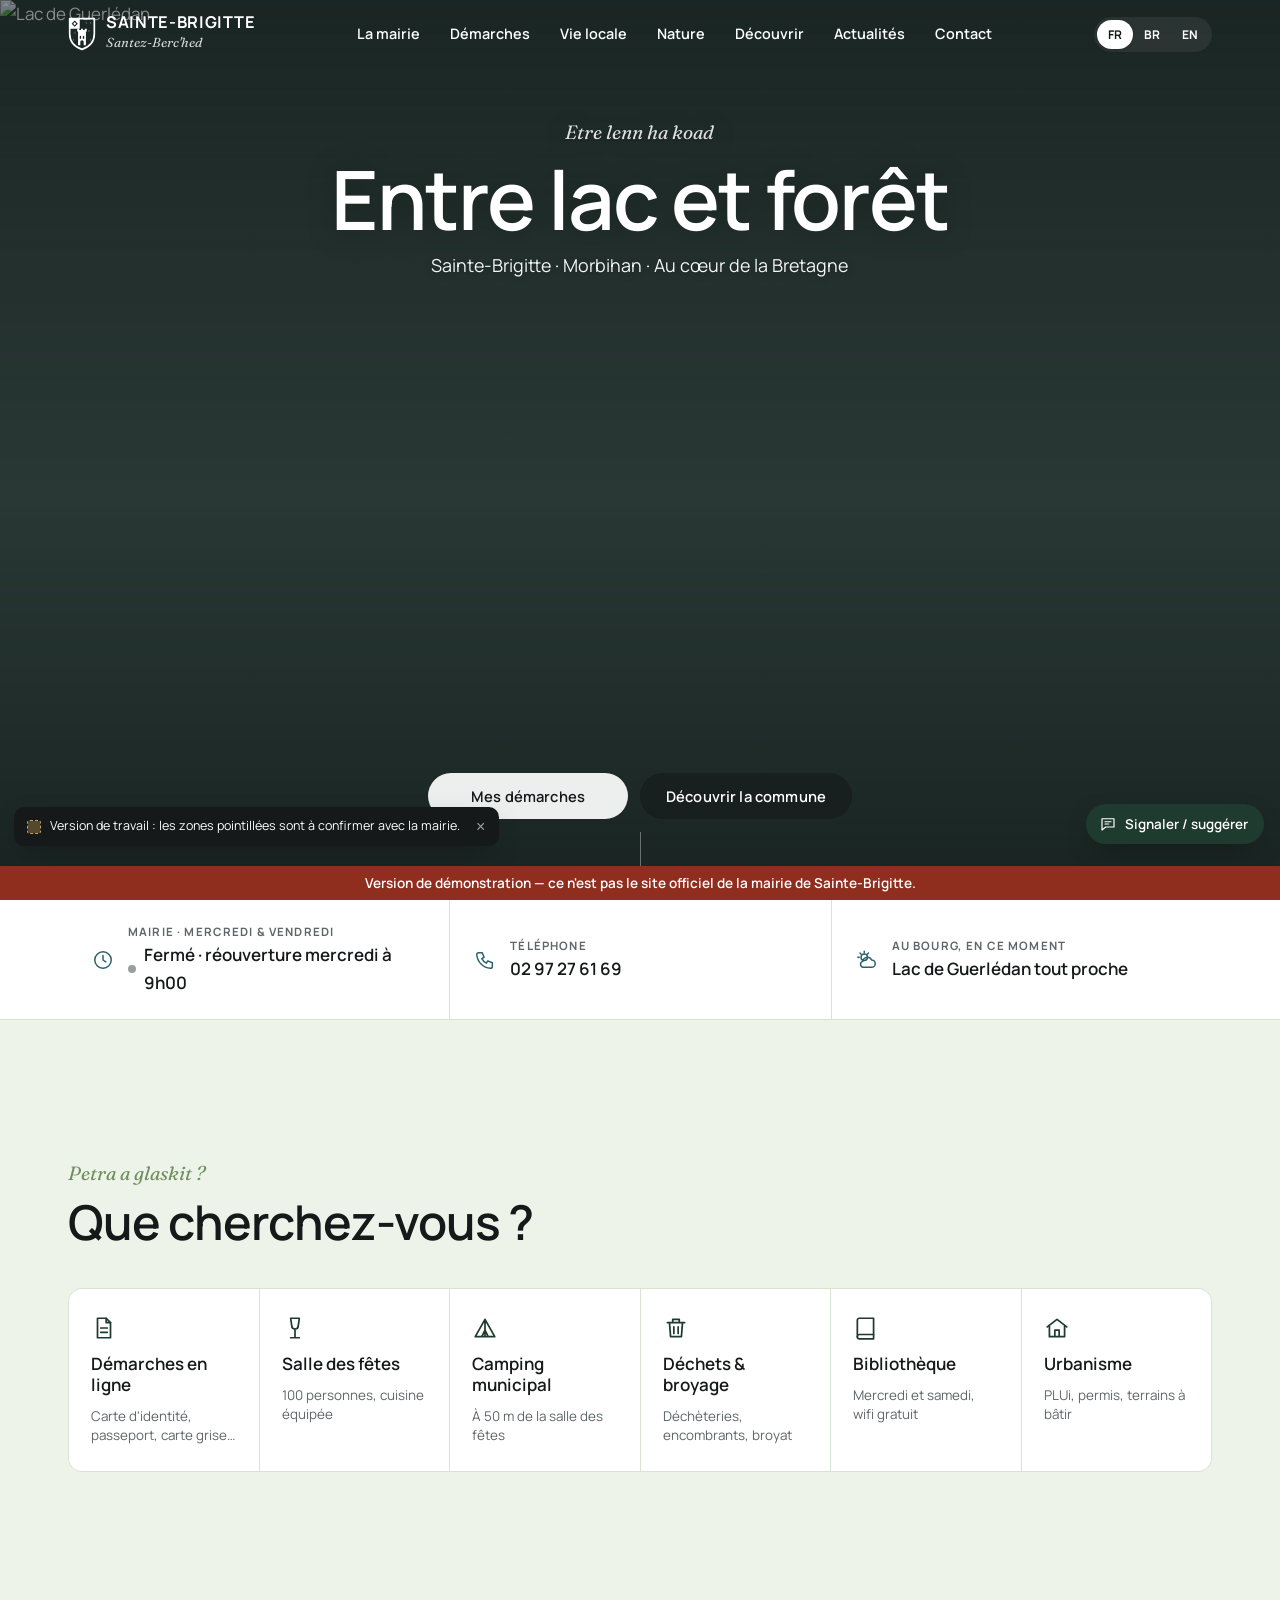
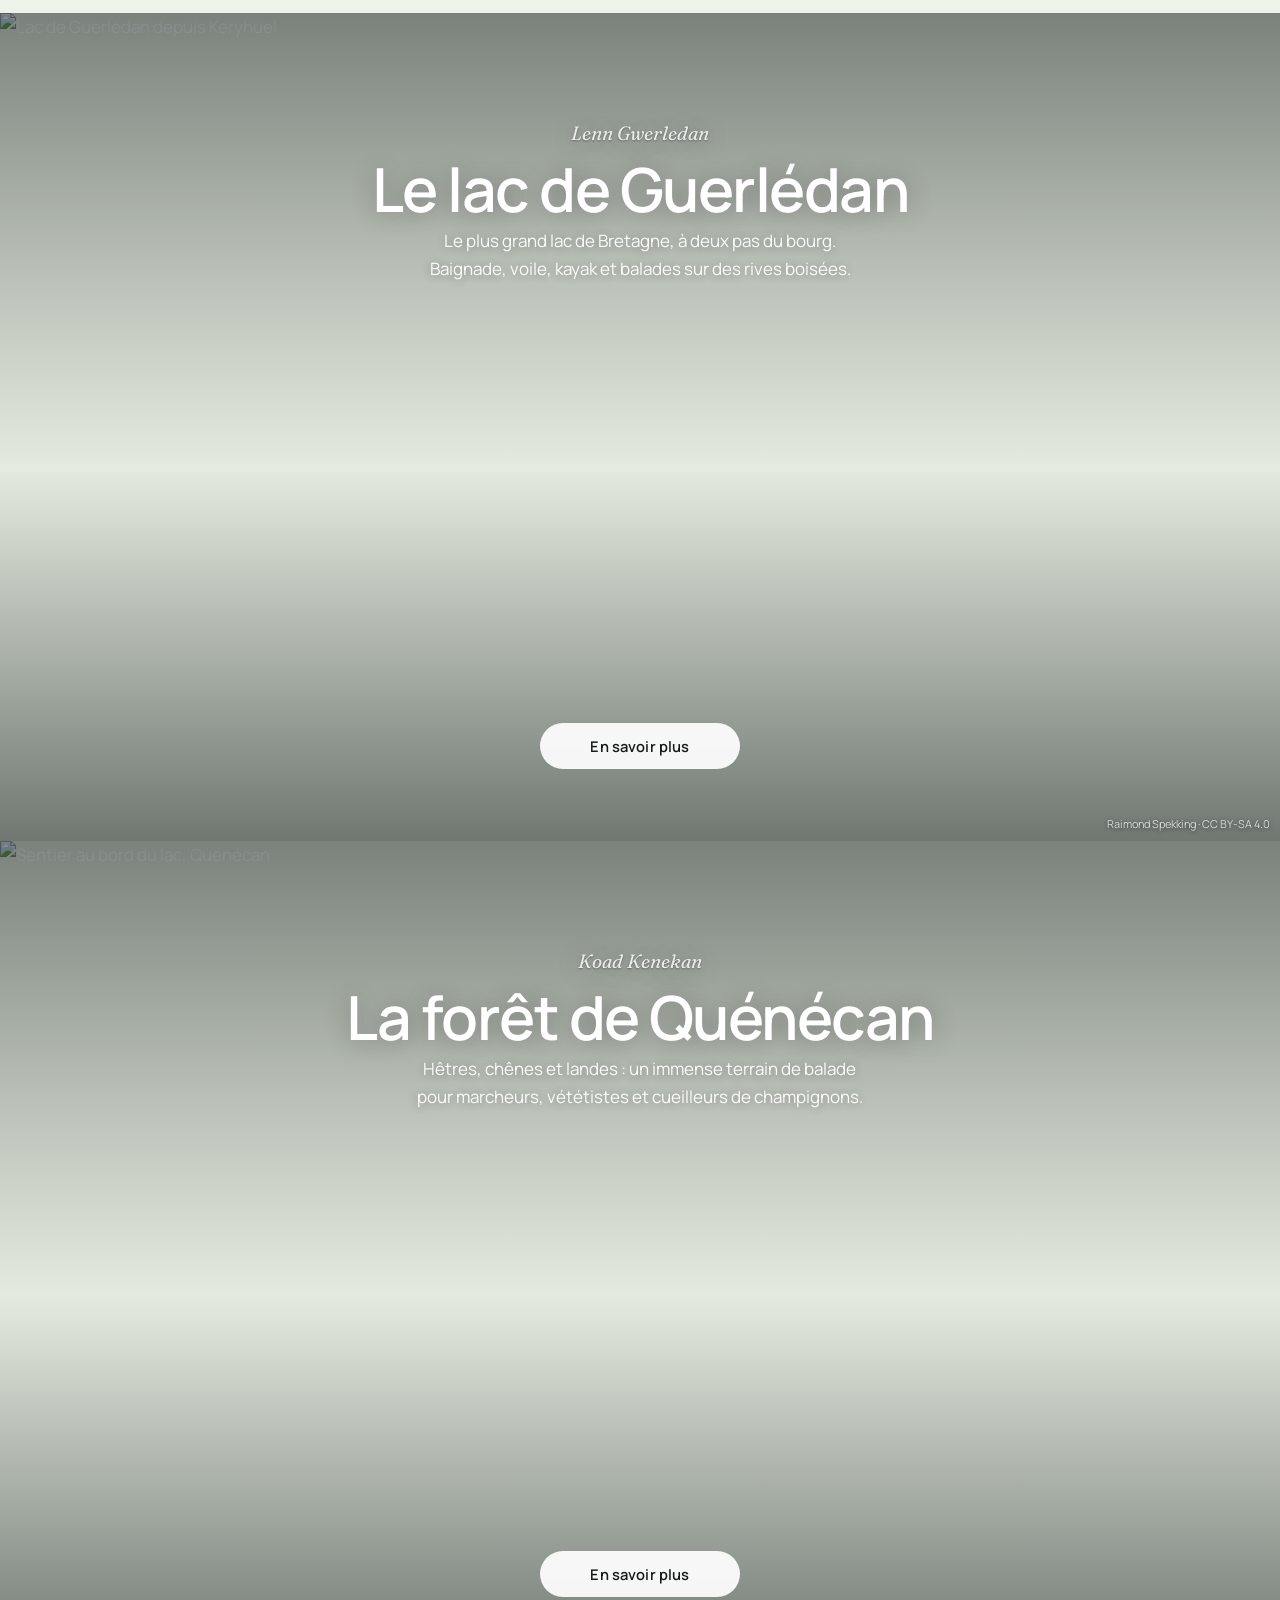
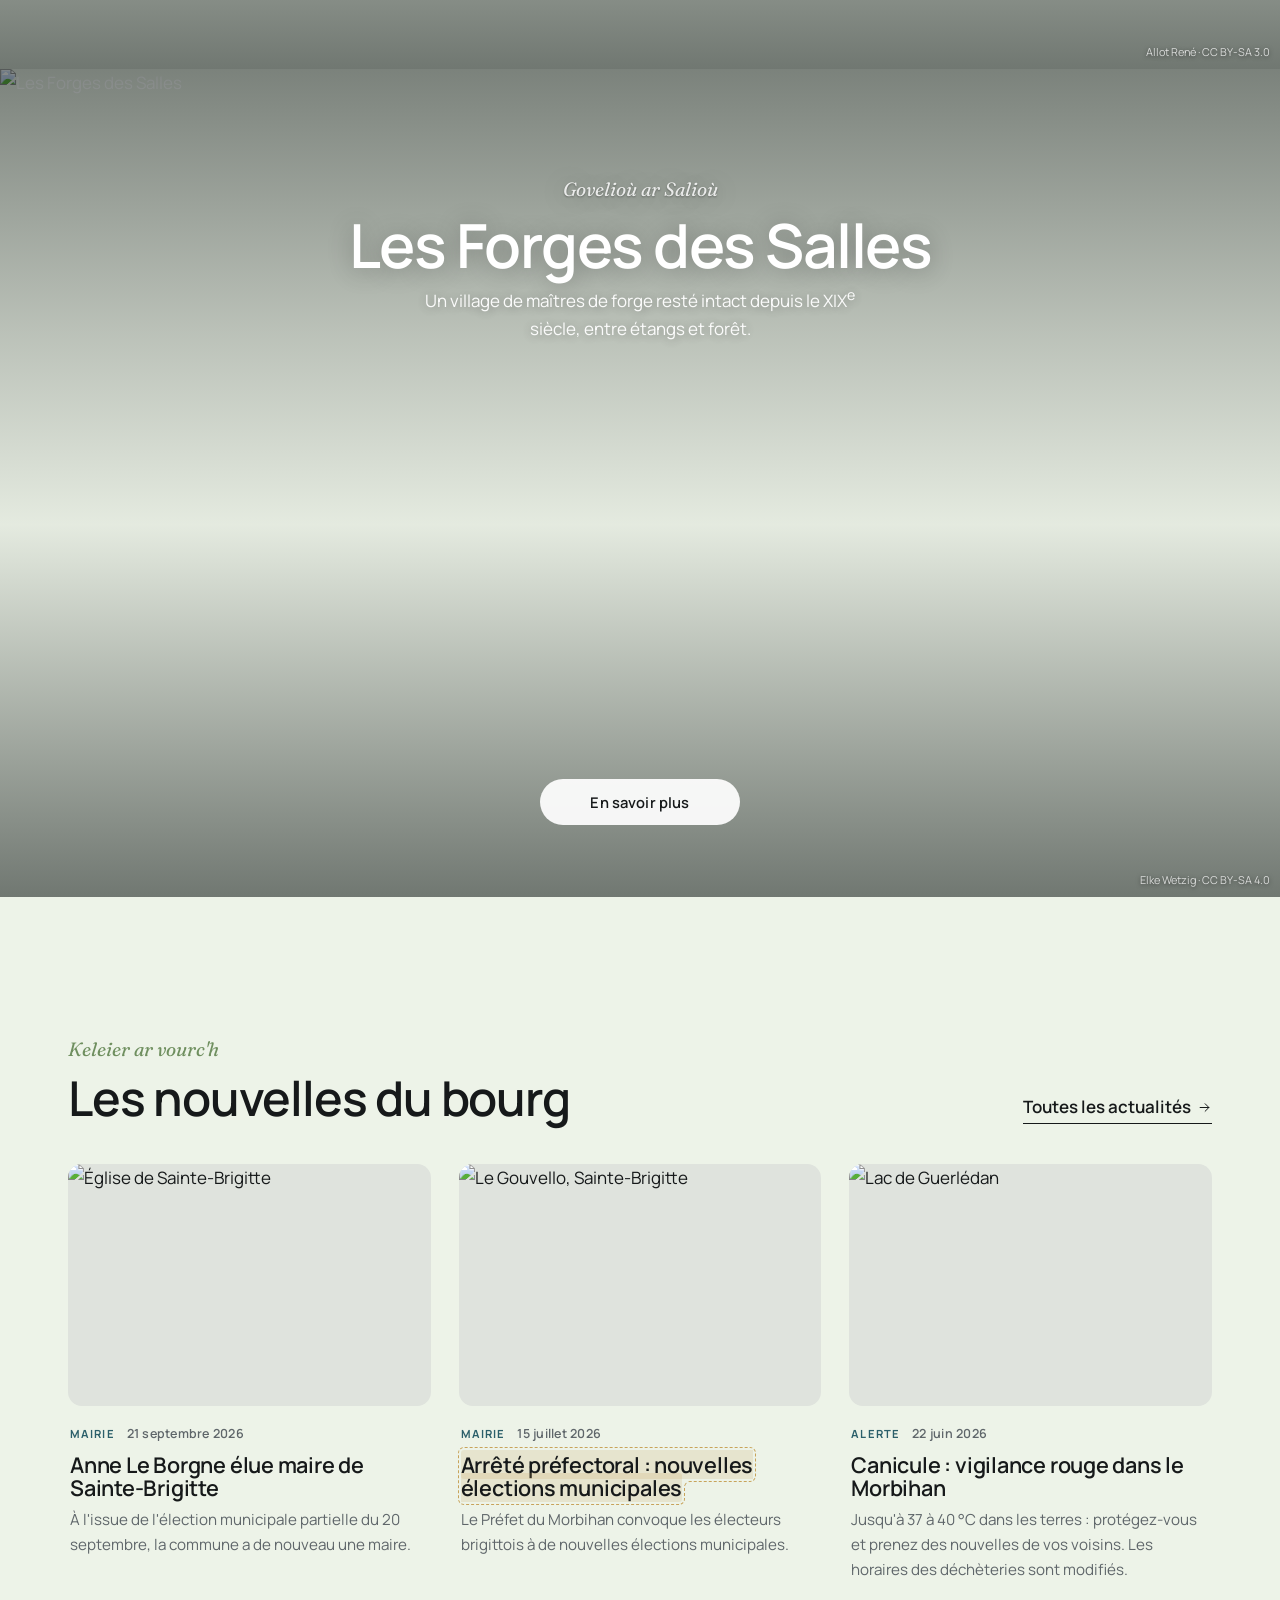
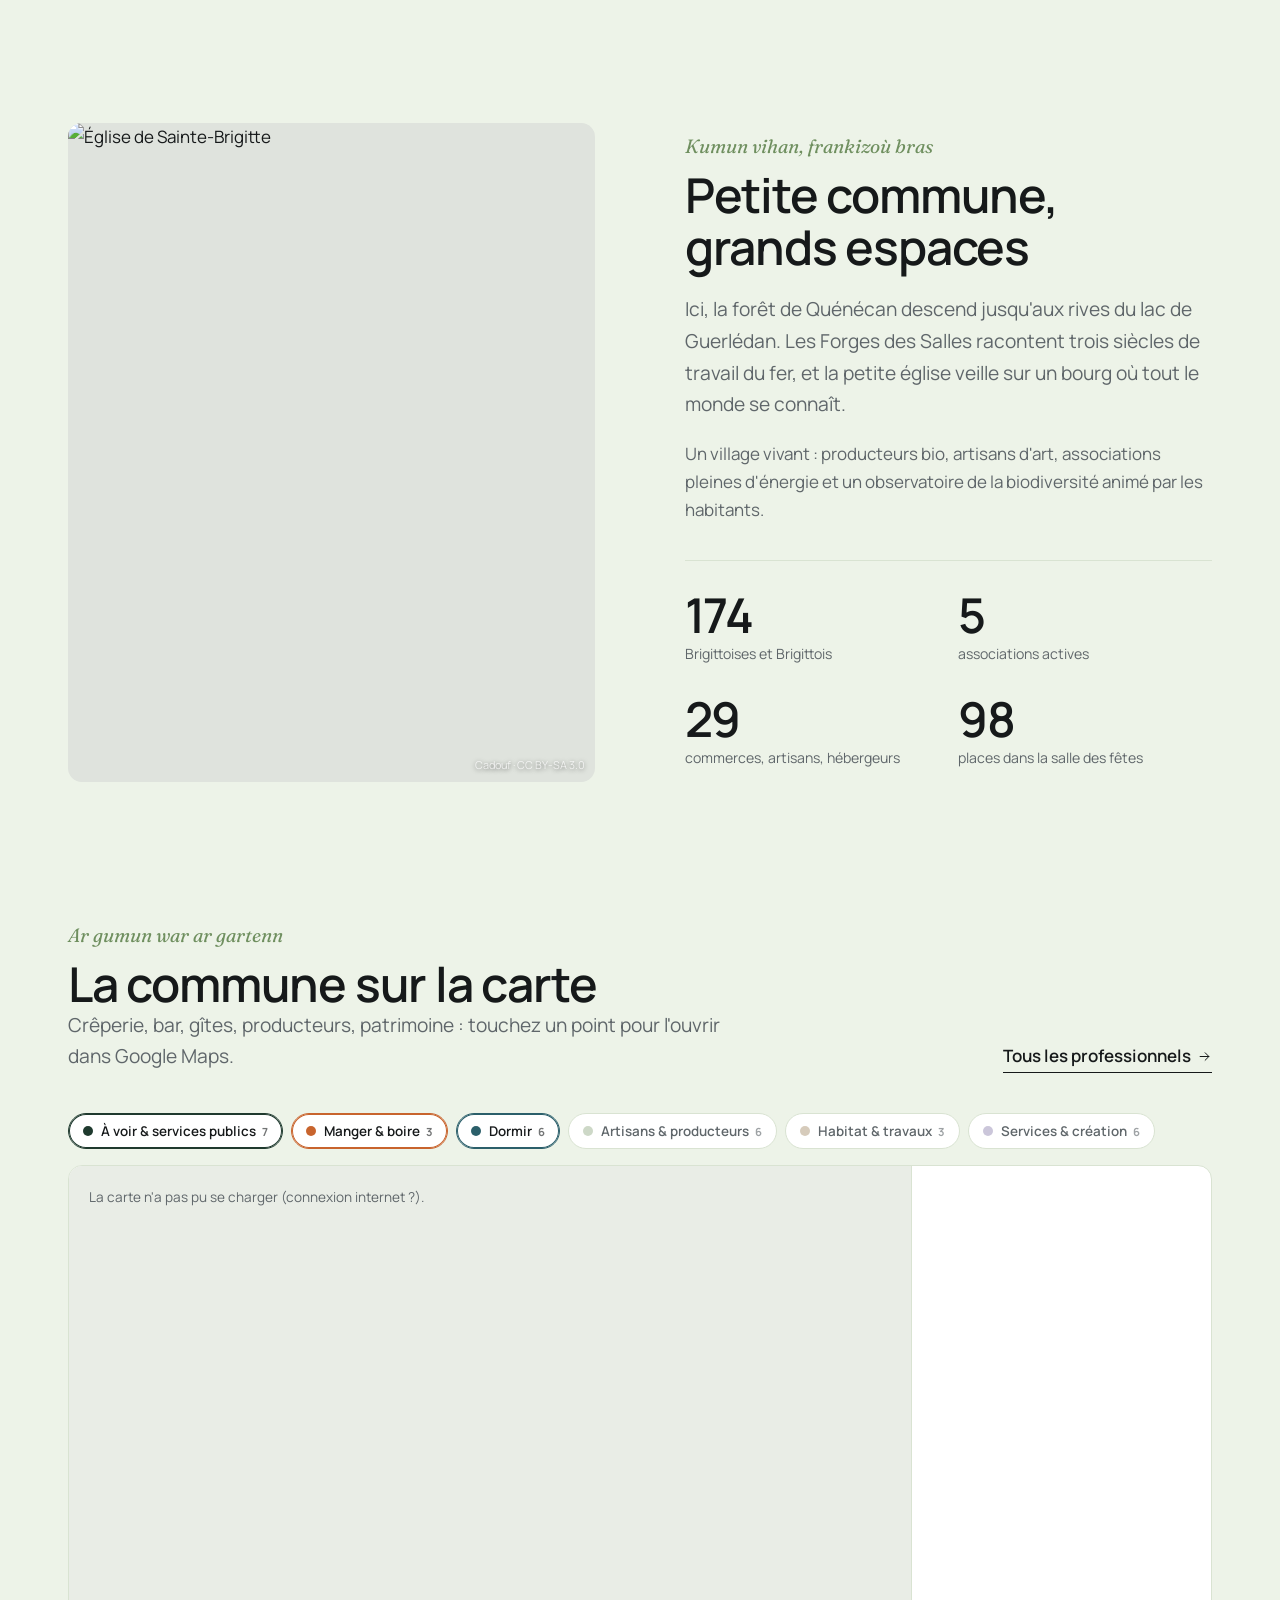
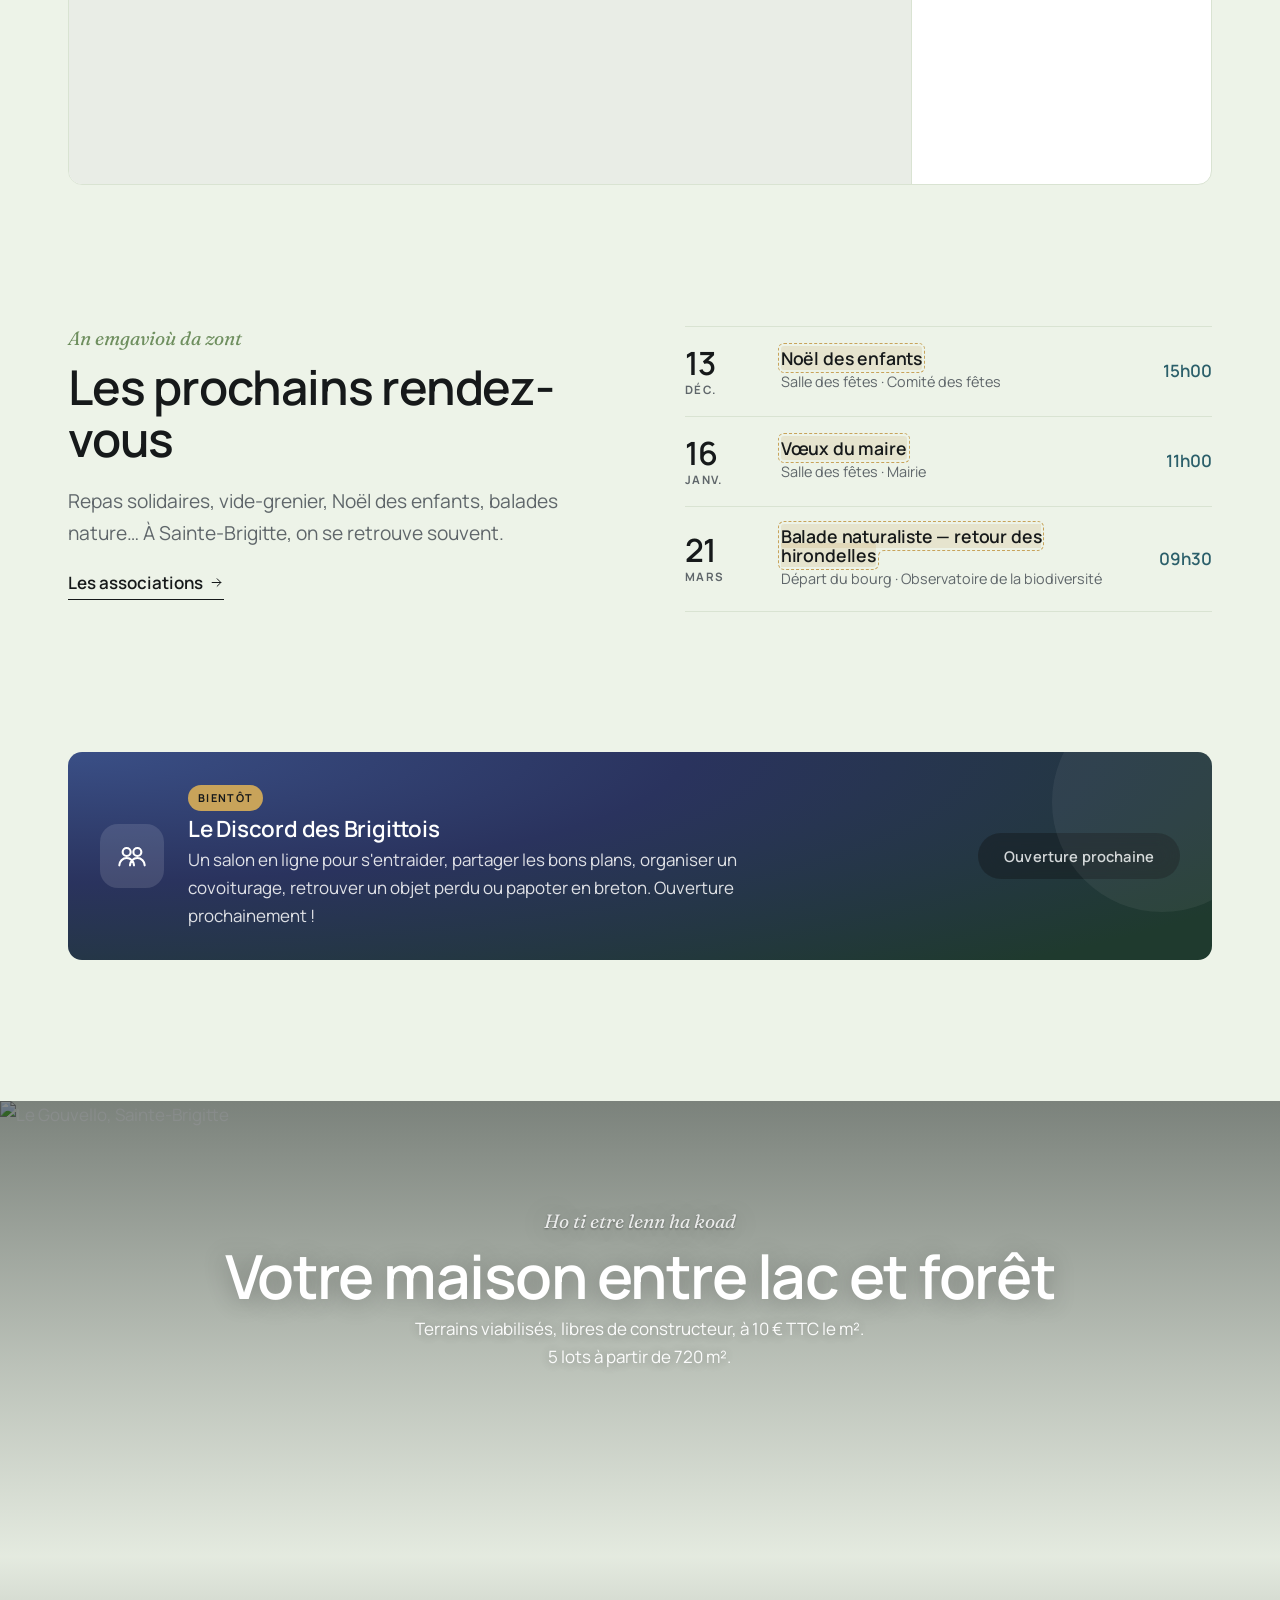
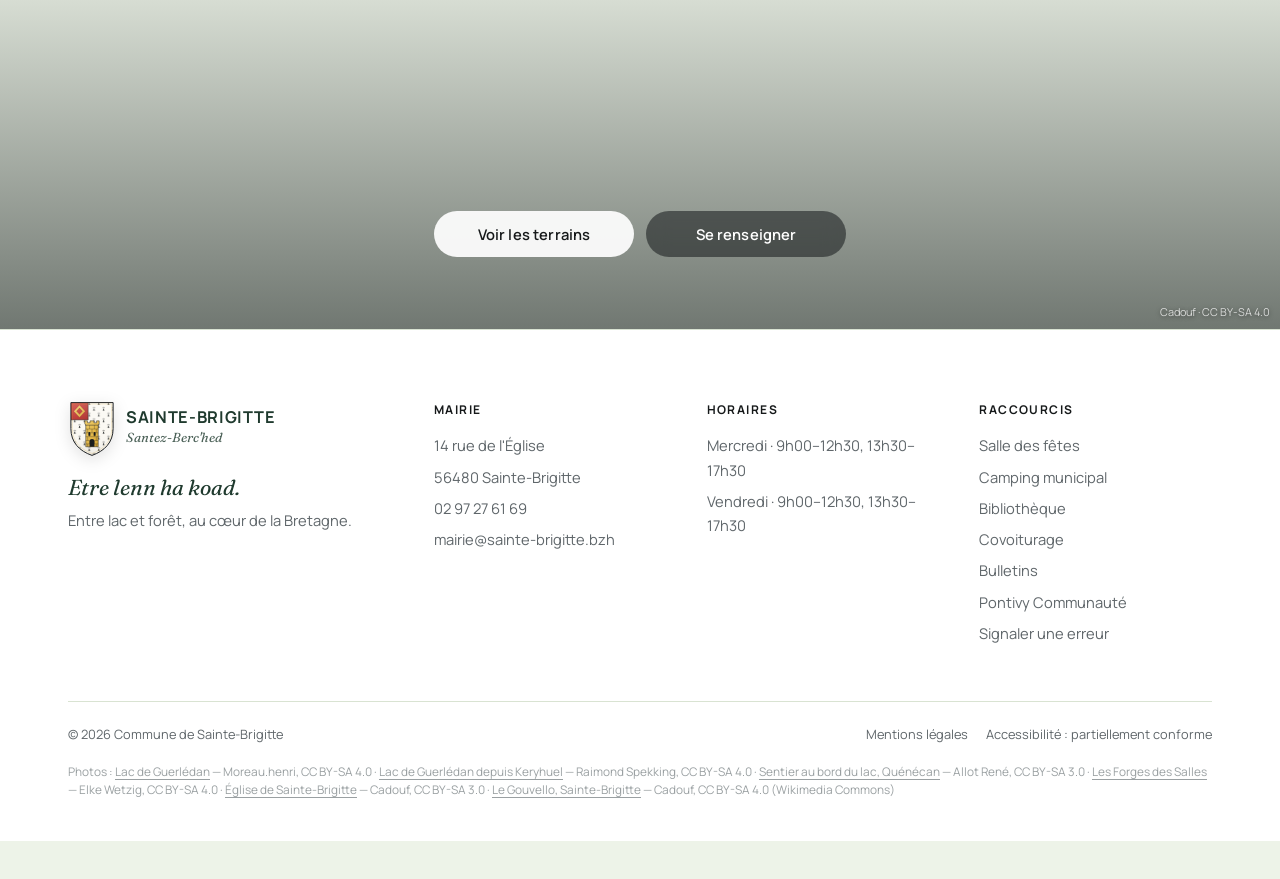
==== commit d29bff4d: "Ajouter la page Bibliothèque avec catalogue de livres d'exemple Co-Authored-By: Claude Opus 5.5 <nor" ====
--- a/index.html
+++ b/index.html
@@ -52,7 +52,7 @@
         <a href="demarches.html#salle"><span data-icone="salle"></span><strong data-br="Sal ar gouelioù">Salle des fêtes</strong><small data-br="100 a dud, kegin aozet">100 personnes, cuisine équipée</small></a>
         <a href="decouvrir.html#camping"><span data-icone="tente"></span><strong data-br="Kampin ar gumun">Camping municipal</strong><small data-br="50 m diouzh sal ar gouelioù">À 50 m de la salle des fêtes</small></a>
         <a href="demarches.html#dechets"><span data-icone="tri"></span><strong data-br="Dilerc'hioù ha brevañ">Déchets &amp; broyage</strong><small data-br="Dastumlec'hioù, traoù bras, brevadur">Déchèteries, encombrants, broyat</small></a>
-        <a href="vie-locale.html#bibliotheque"><span data-icone="livre"></span><strong data-br="Levraoueg">Bibliothèque</strong><small data-br="Merc'her ha Sadorn, wifi digoust">Mercredi et samedi, wifi gratuit</small></a>
+        <a href="bibliotheque.html"><span data-icone="livre"></span><strong data-br="Levraoueg">Bibliothèque</strong><small data-br="Merc'her ha Sadorn, wifi digoust">Mercredi et samedi, wifi gratuit</small></a>
         <a href="demarches.html#urbanisme"><span data-icone="maison"></span><strong data-br="Kêraozañ">Urbanisme</strong><small data-br="PLUi, aotreoù-sevel, tachennoù">PLUi, permis, terrains à bâtir</small></a>
       </nav>
     </div>
--- a/assets/css/style.css
+++ b/assets/css/style.css
@@ -571,3 +571,23 @@
 .bandeau-demo { position: fixed; z-index: 9999; left: 0; right: 0; bottom: 0; padding: 8px 16px; background: #8f2d1f; color: #fff; font: 600 .85rem/1.35 Manrope, system-ui, sans-serif; text-align: center; }
 .demo body { padding-bottom: 38px; }
 .demo .bandeau-relecture, .demo .ticket-bouton { transform: translateY(-40px); }
+
+/* Bibliothèque */
+.livres { display: grid; grid-template-columns: repeat(auto-fill, minmax(230px, 1fr)); gap: 20px; }
+.livre { display: grid; grid-template-columns: 104px 1fr; gap: 14px; align-items: start; background: var(--blanc); border: 1px solid var(--trait); border-radius: 18px; padding: 14px; }
+.livre__couv { position: relative; aspect-ratio: 2 / 3; border-radius: 4px 10px 10px 4px; padding: 10px 9px 10px 14px; color: #fff; display: flex; flex-direction: column; gap: 6px;
+  background: linear-gradient(90deg, rgba(0, 0, 0, .28) 0 6px, rgba(255, 255, 255, .12) 6px 8px, transparent 8px), var(--c); box-shadow: 0 10px 20px -12px rgba(0, 0, 0, .55); transition: transform .35s; }
+.livre:hover .livre__couv { transform: rotate(-2deg) translateY(-3px); }
+.livre__genre { font-size: .55rem; font-weight: 700; letter-spacing: .08em; text-transform: uppercase; opacity: .8; }
+.livre__couv b { font-family: var(--serif, Georgia, serif); font-style: italic; font-weight: 500; font-size: .92rem; line-height: 1.18; }
+.livre__couv i { margin-top: auto; font-style: normal; font-size: .66rem; opacity: .9; }
+.livre__nouveau { position: absolute; top: -8px; right: -8px; background: #f2c230; color: #2a2200; font-size: .6rem; font-weight: 800; padding: 3px 7px; border-radius: 999px; text-transform: uppercase; transform: rotate(8deg); }
+.livre__statut { display: flex; align-items: center; gap: 7px; font-weight: 700; font-size: .86rem; margin: 2px 0 6px; }
+.livre__statut span { width: 9px; height: 9px; border-radius: 50%; flex: none; }
+.livre__statut--ok { color: #2f7d4e; } .livre__statut--ok span { background: #2f7d4e; }
+.livre__statut--non { color: #a8432b; } .livre__statut--non span { background: #a8432b; }
+.livre__statut--res { color: #b07a12; } .livre__statut--res span { background: #d9a81e; }
+.livre__meta { margin: 0 0 6px; }
+.livre__note { font-size: .86rem; color: var(--gris); margin: 0 0 8px; }
+.livre .lien-fleche { font-size: .88rem; }
+.livre__reserver { background: none; border: 0; border-bottom: 1px solid currentColor; padding: 0 0 2px; font: inherit; font-weight: 600; color: var(--vert); cursor: pointer; }
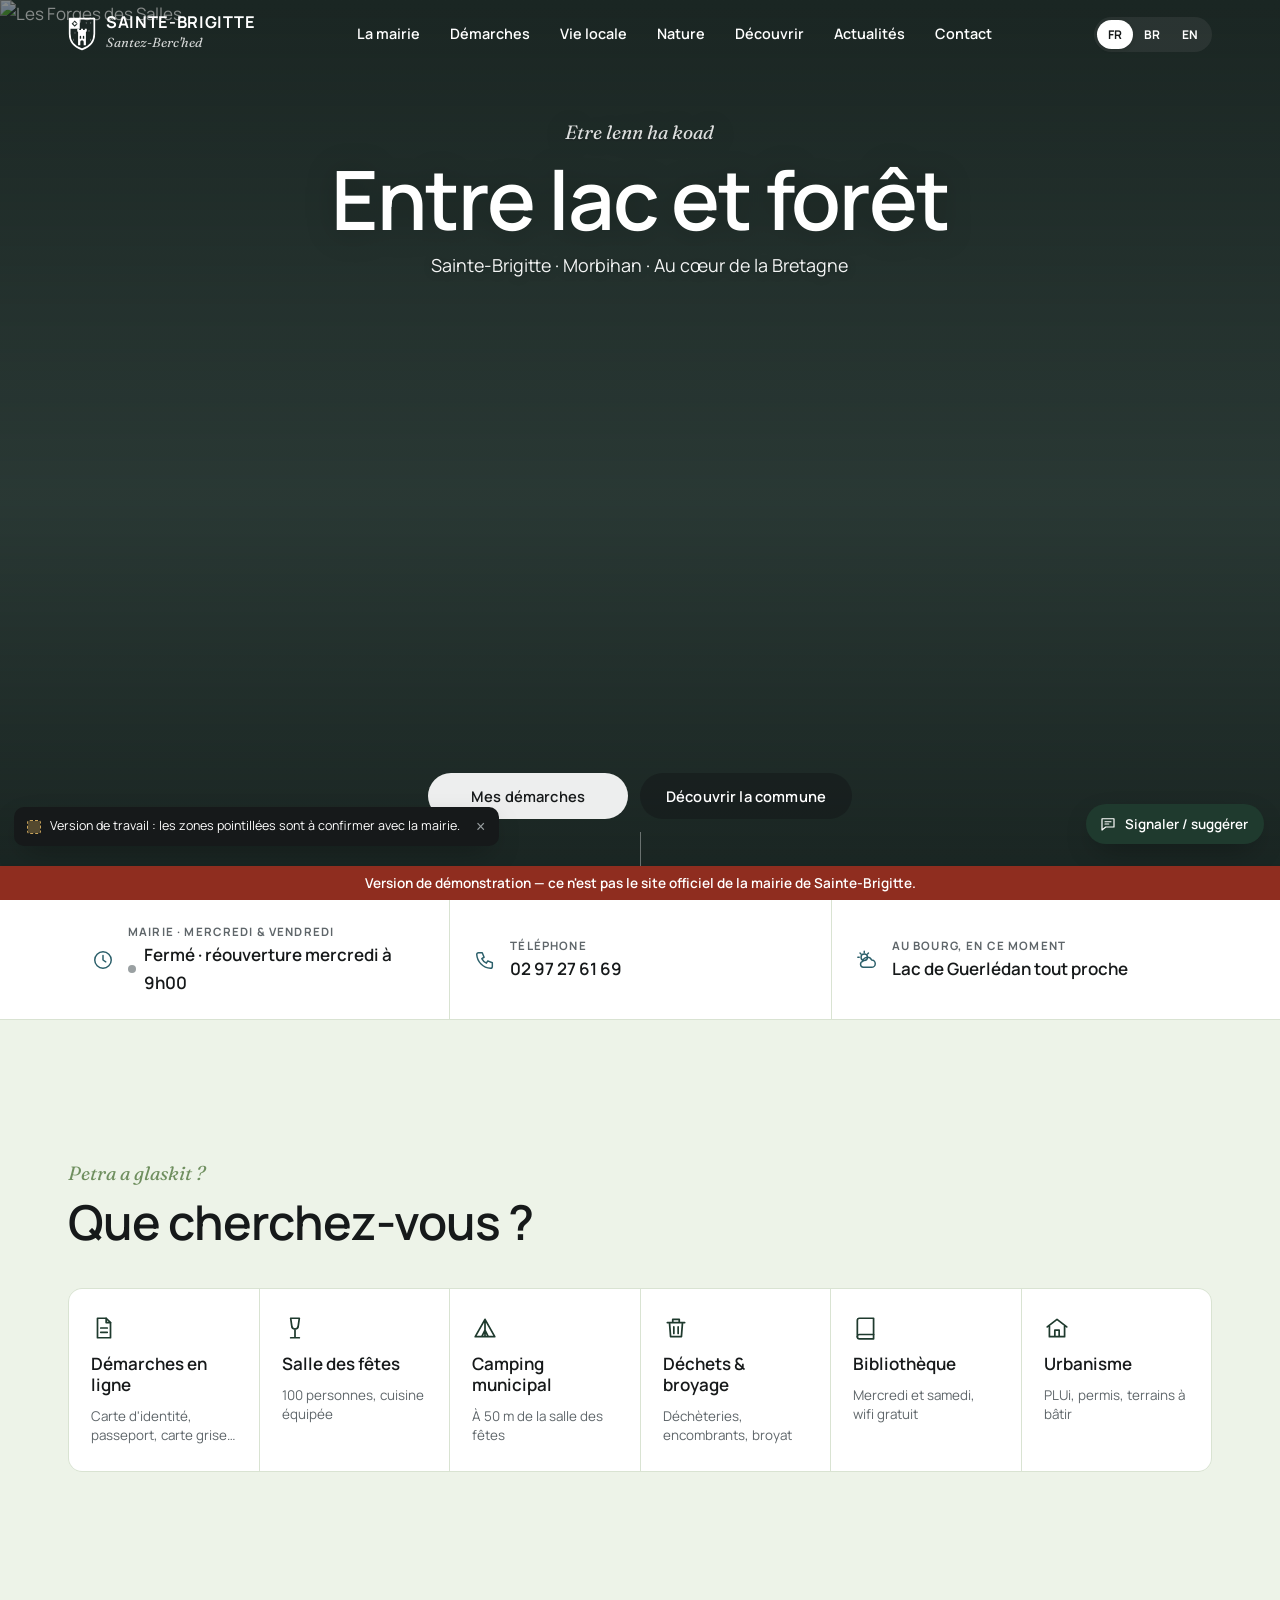
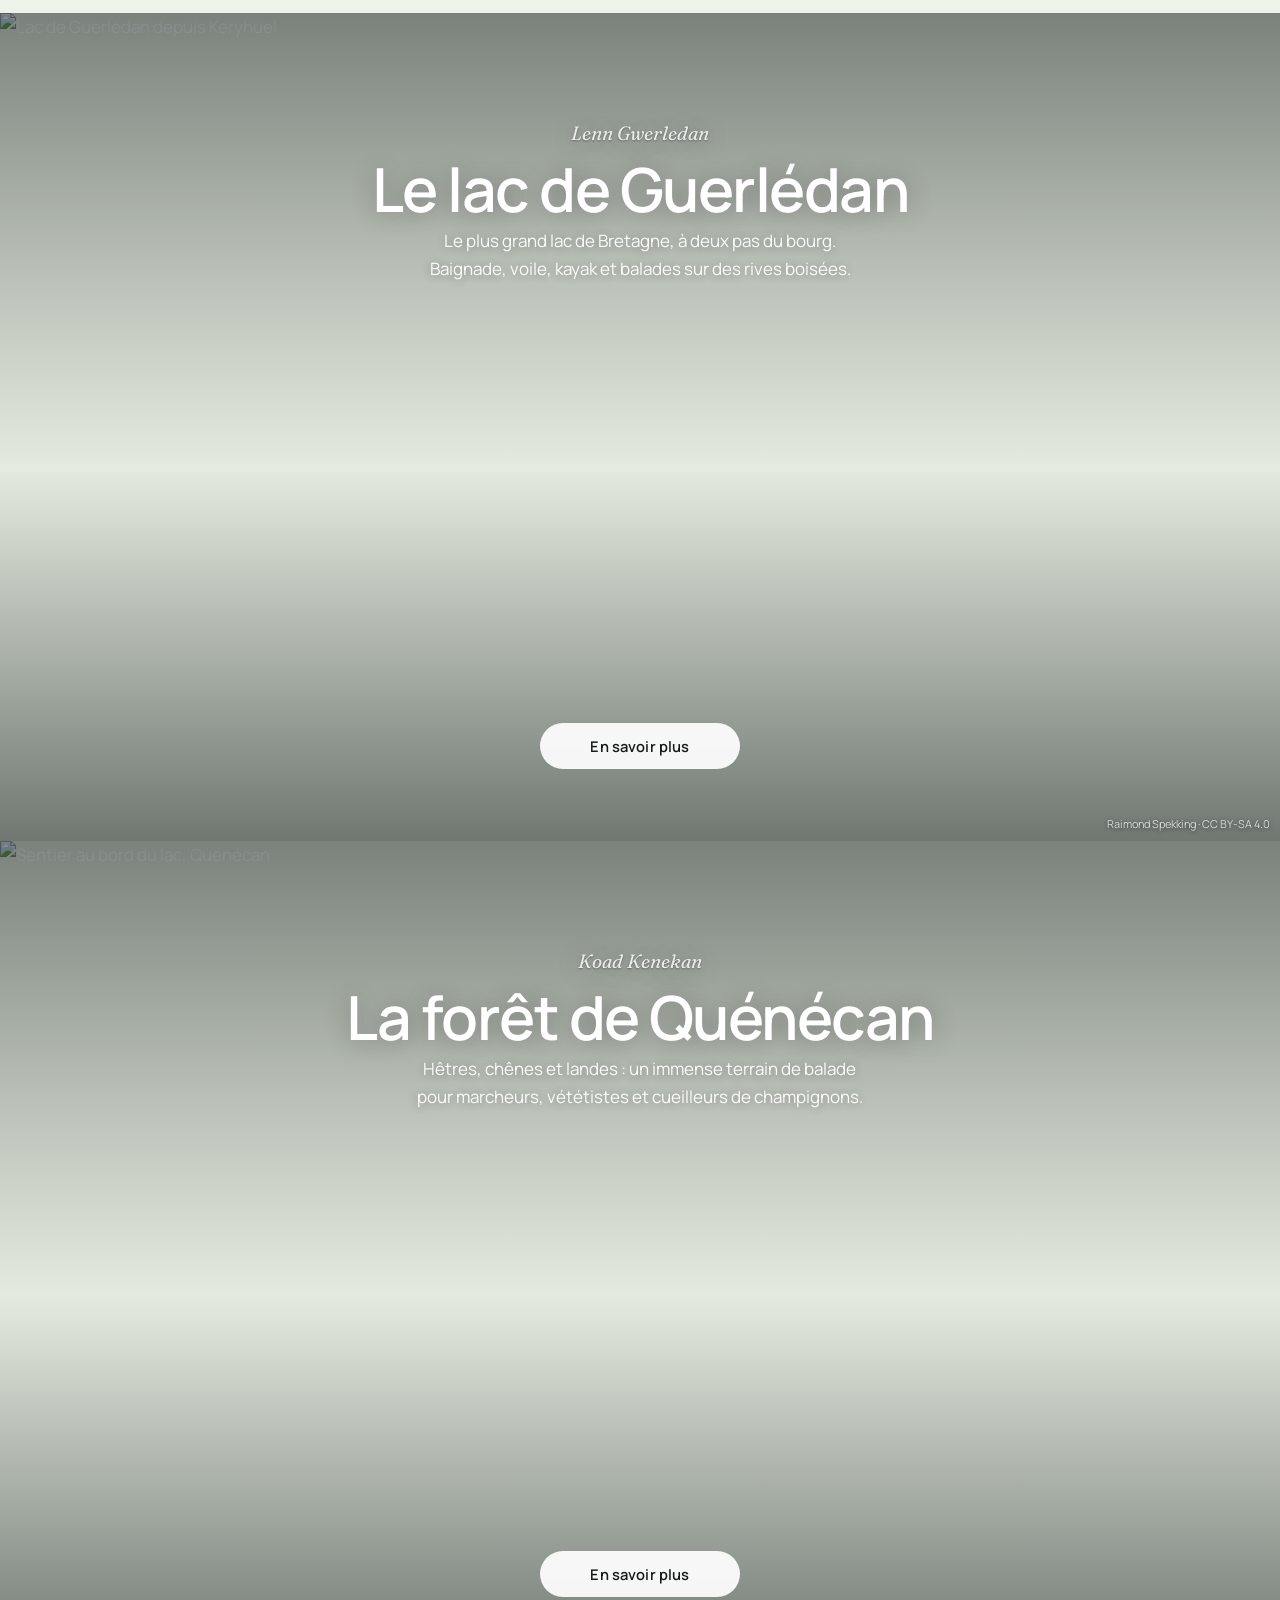
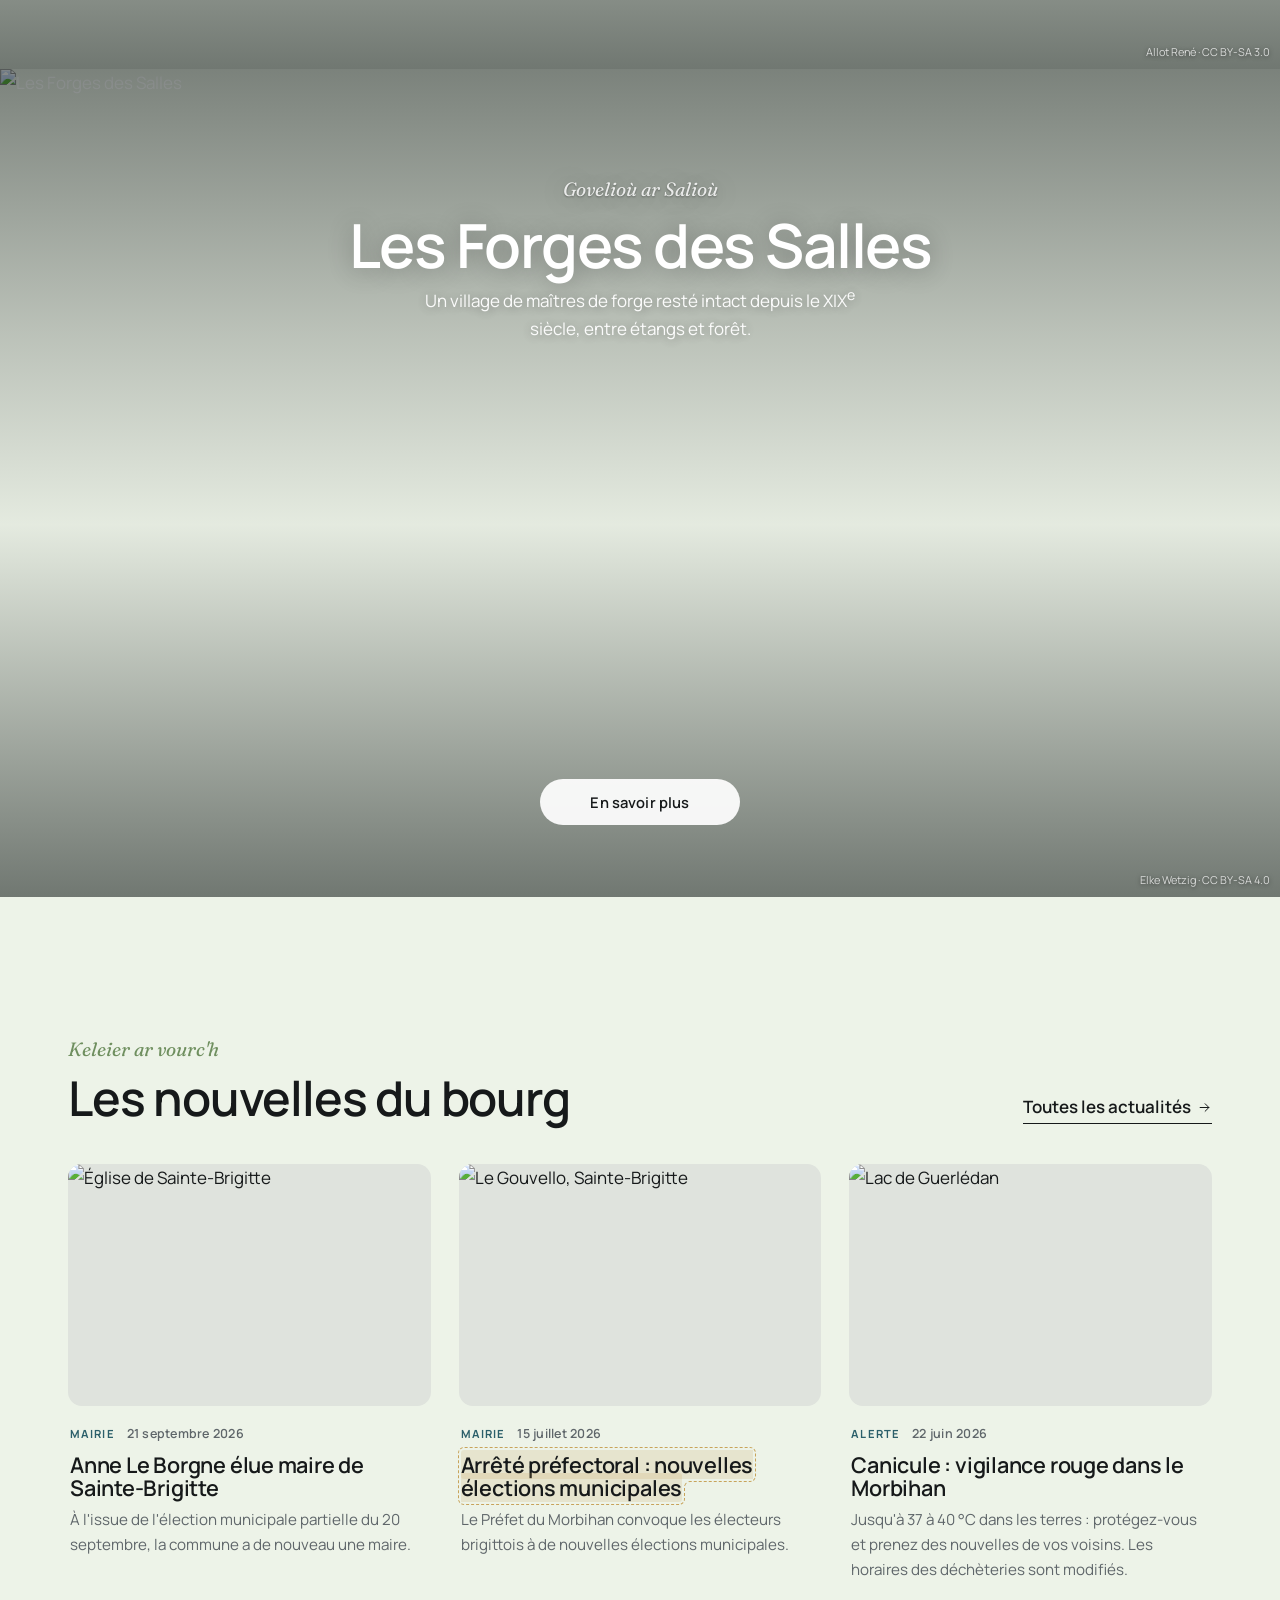
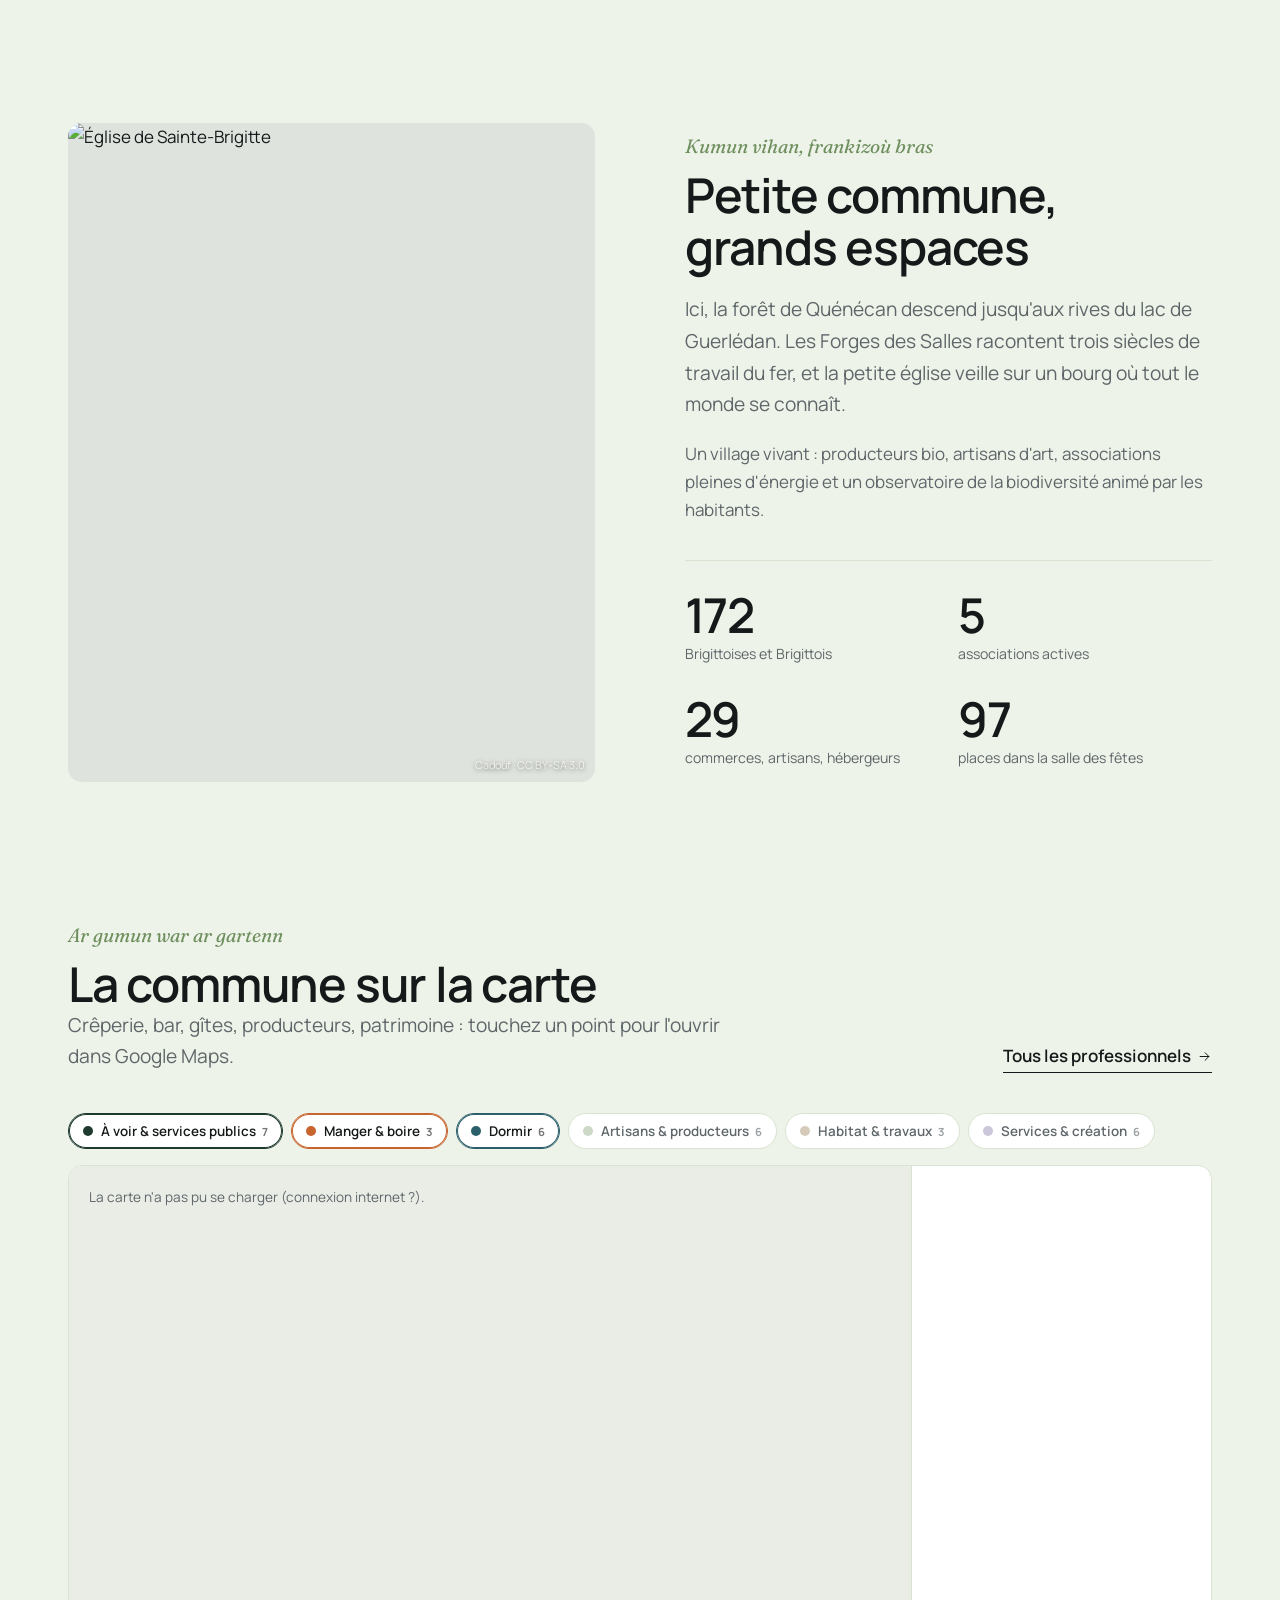
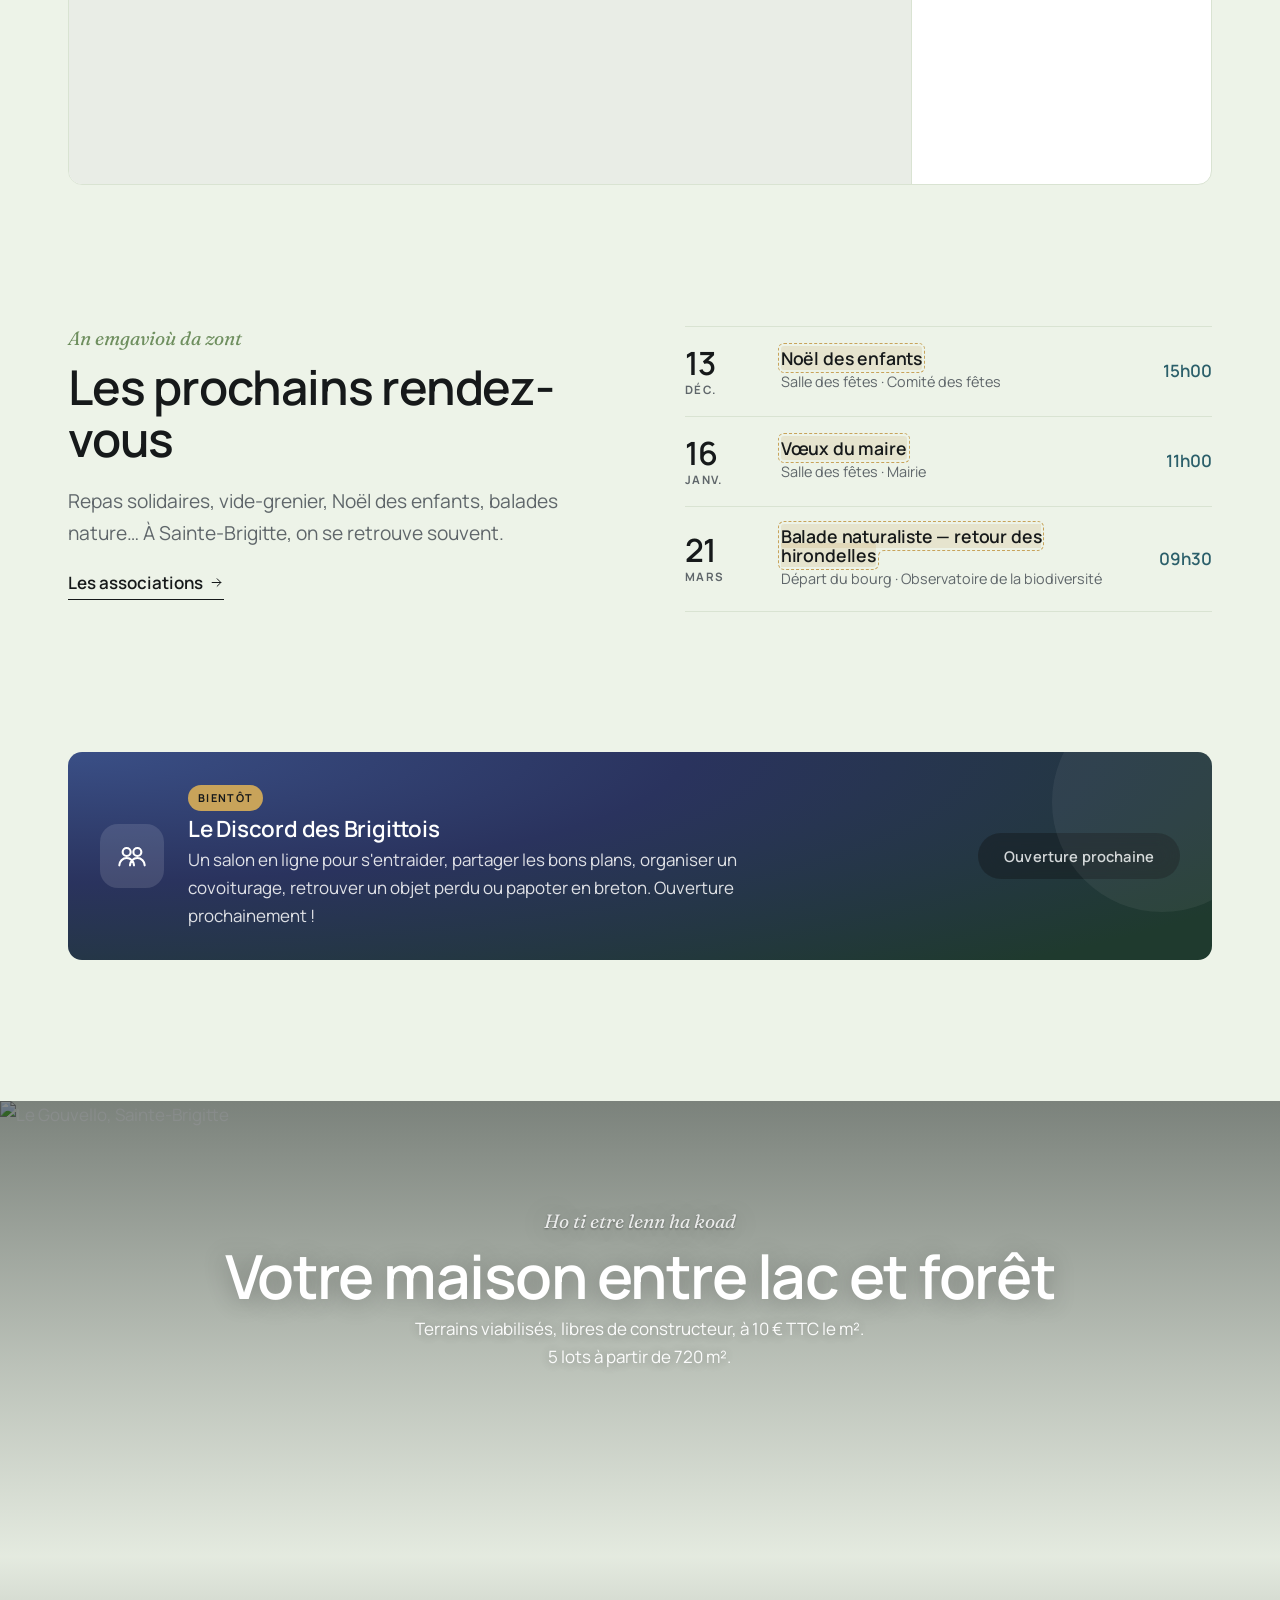
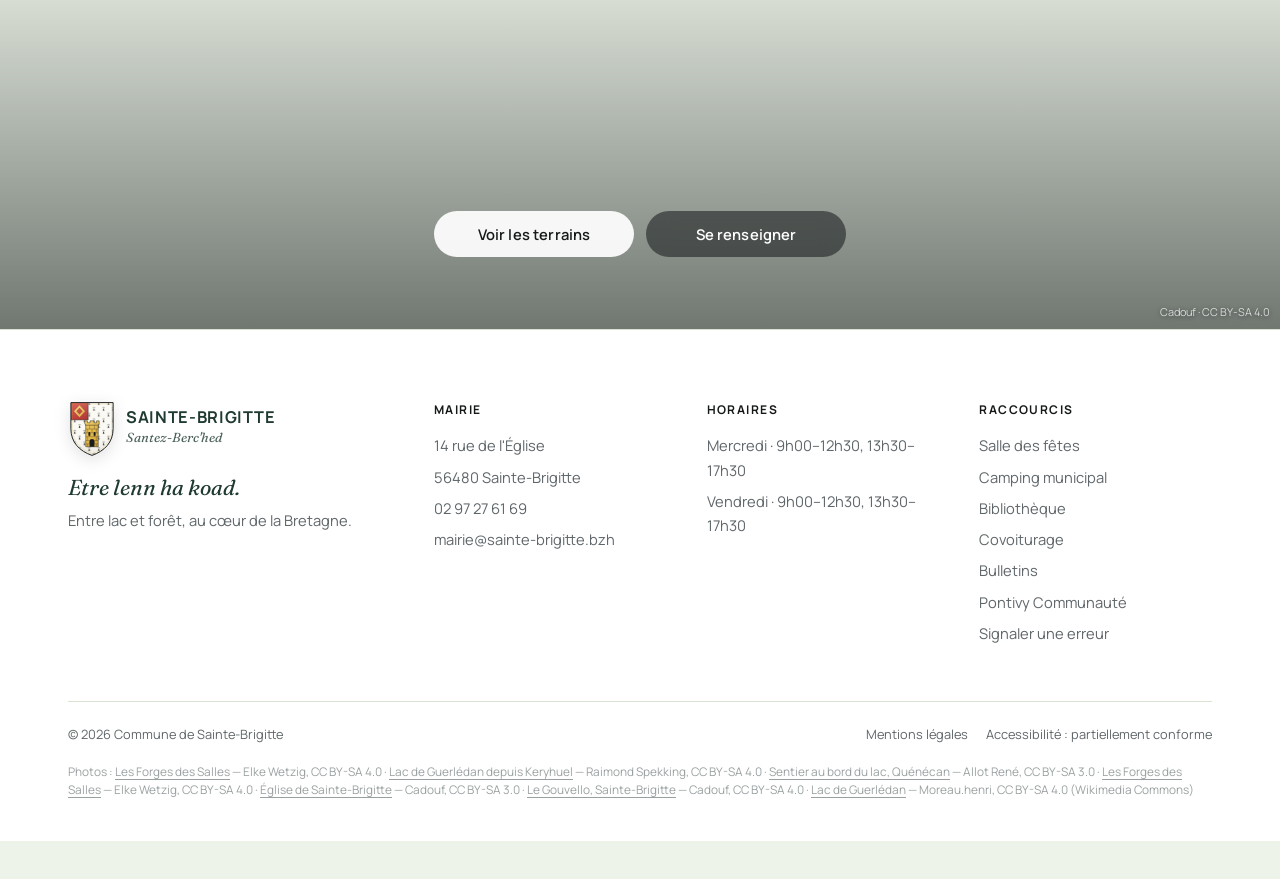
==== commit d3e43bf9: "Accueil : photo du village des Forges des Salles à la place du lac Co-Authored-By: Claude Opus 5.5 <" ====
--- a/index.html
+++ b/index.html
@@ -20,7 +20,7 @@
 
   <!-- ============ GRAND BANDEAU PHOTO ============ -->
   <section class="heros">
-    <div class="photo-fond" data-rendu="photo" data-photo="lac1" data-largeur="1920" data-prioritaire></div>
+    <div class="photo-fond" data-rendu="photo" data-photo="forges6" data-largeur="1920" data-prioritaire></div>
     <div class="heros__contenu">
       <div class="apparait" style="animation-delay:.2s">
         <h1 data-br="Etre lenn ha koad">Entre lac et forêt</h1>
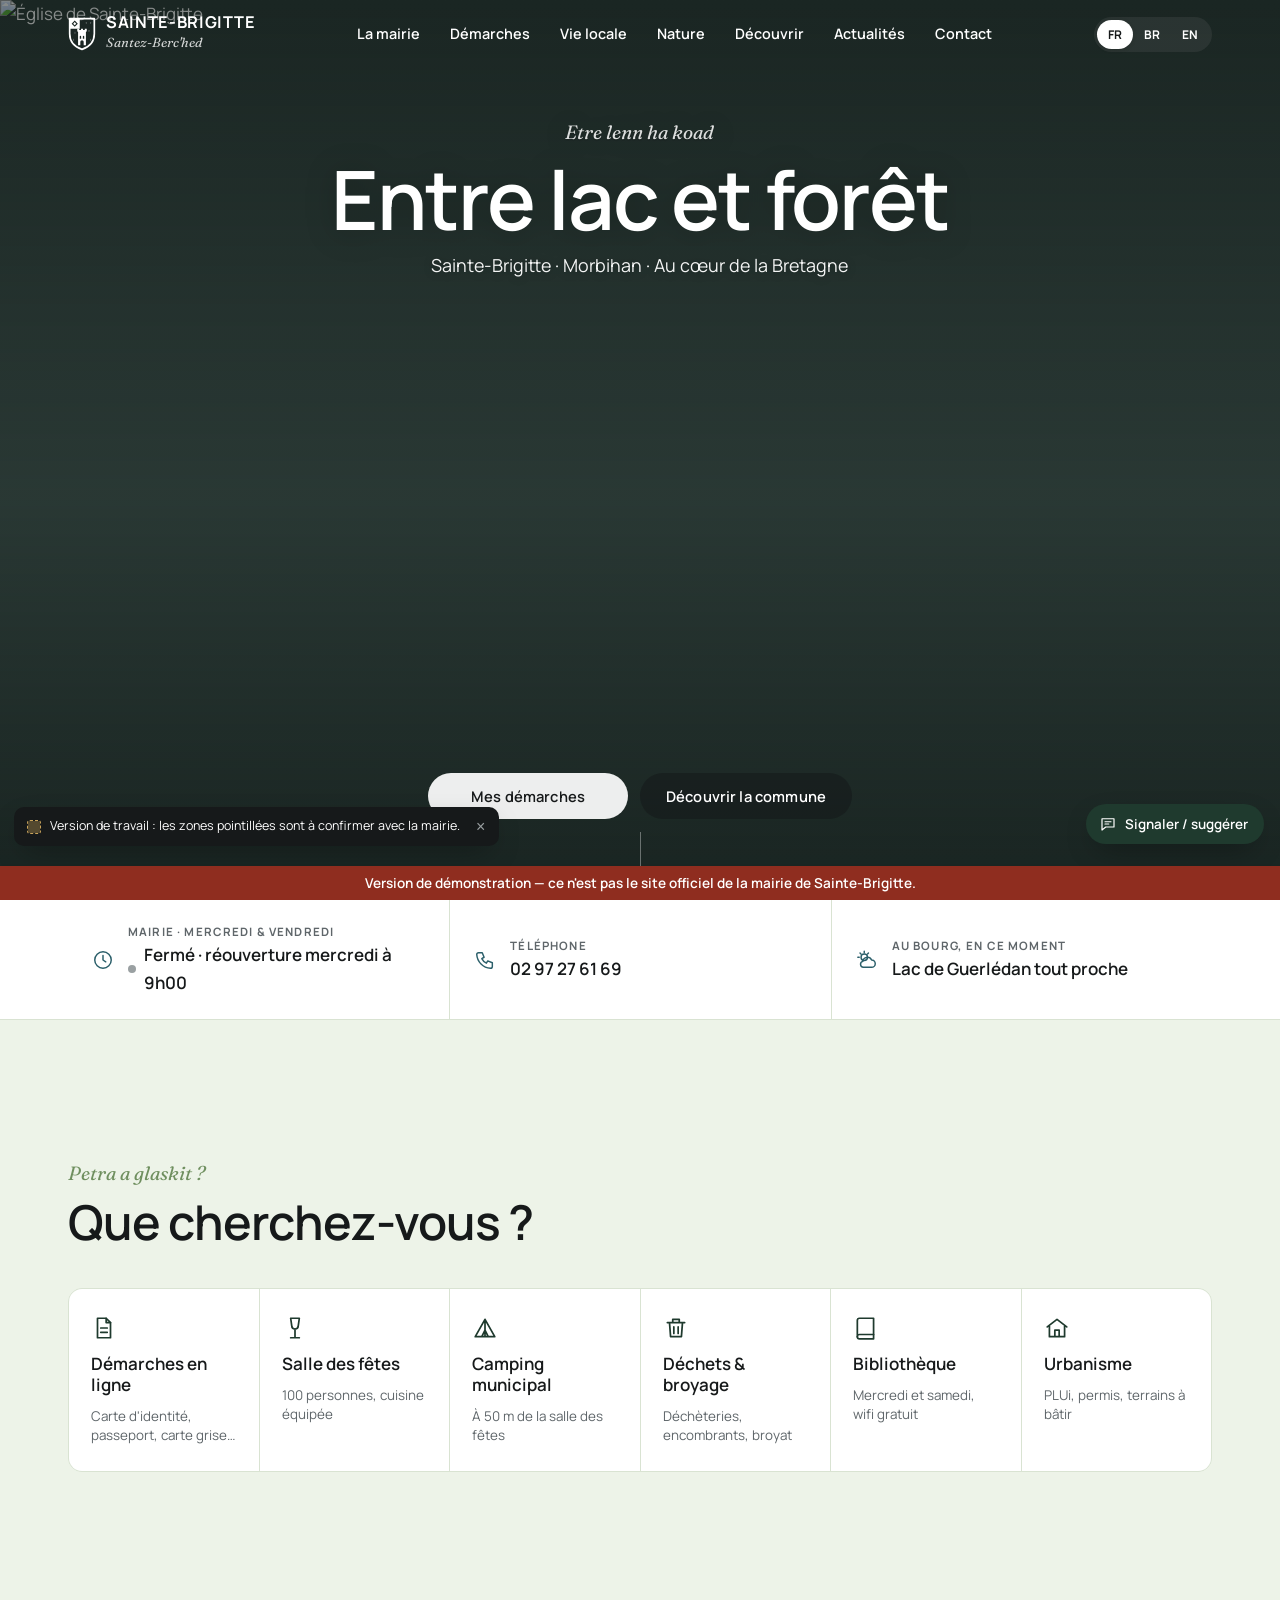
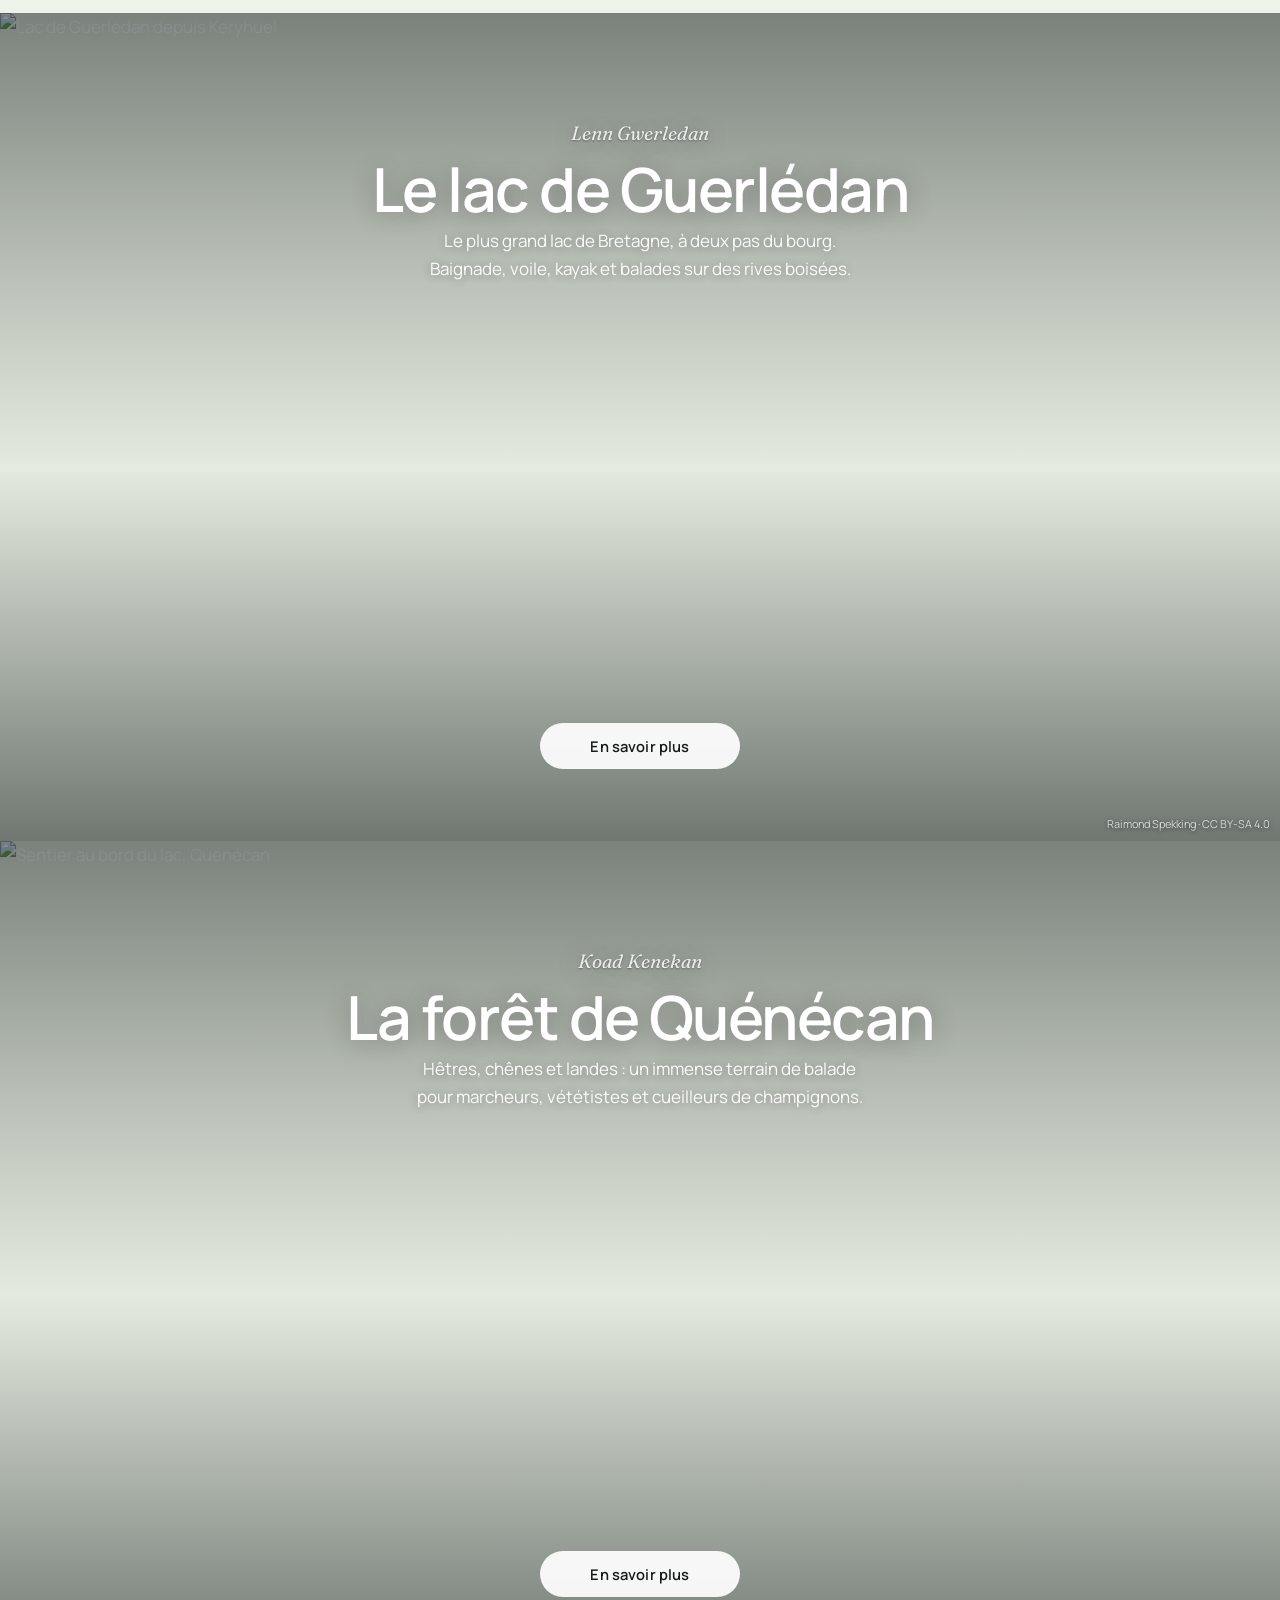
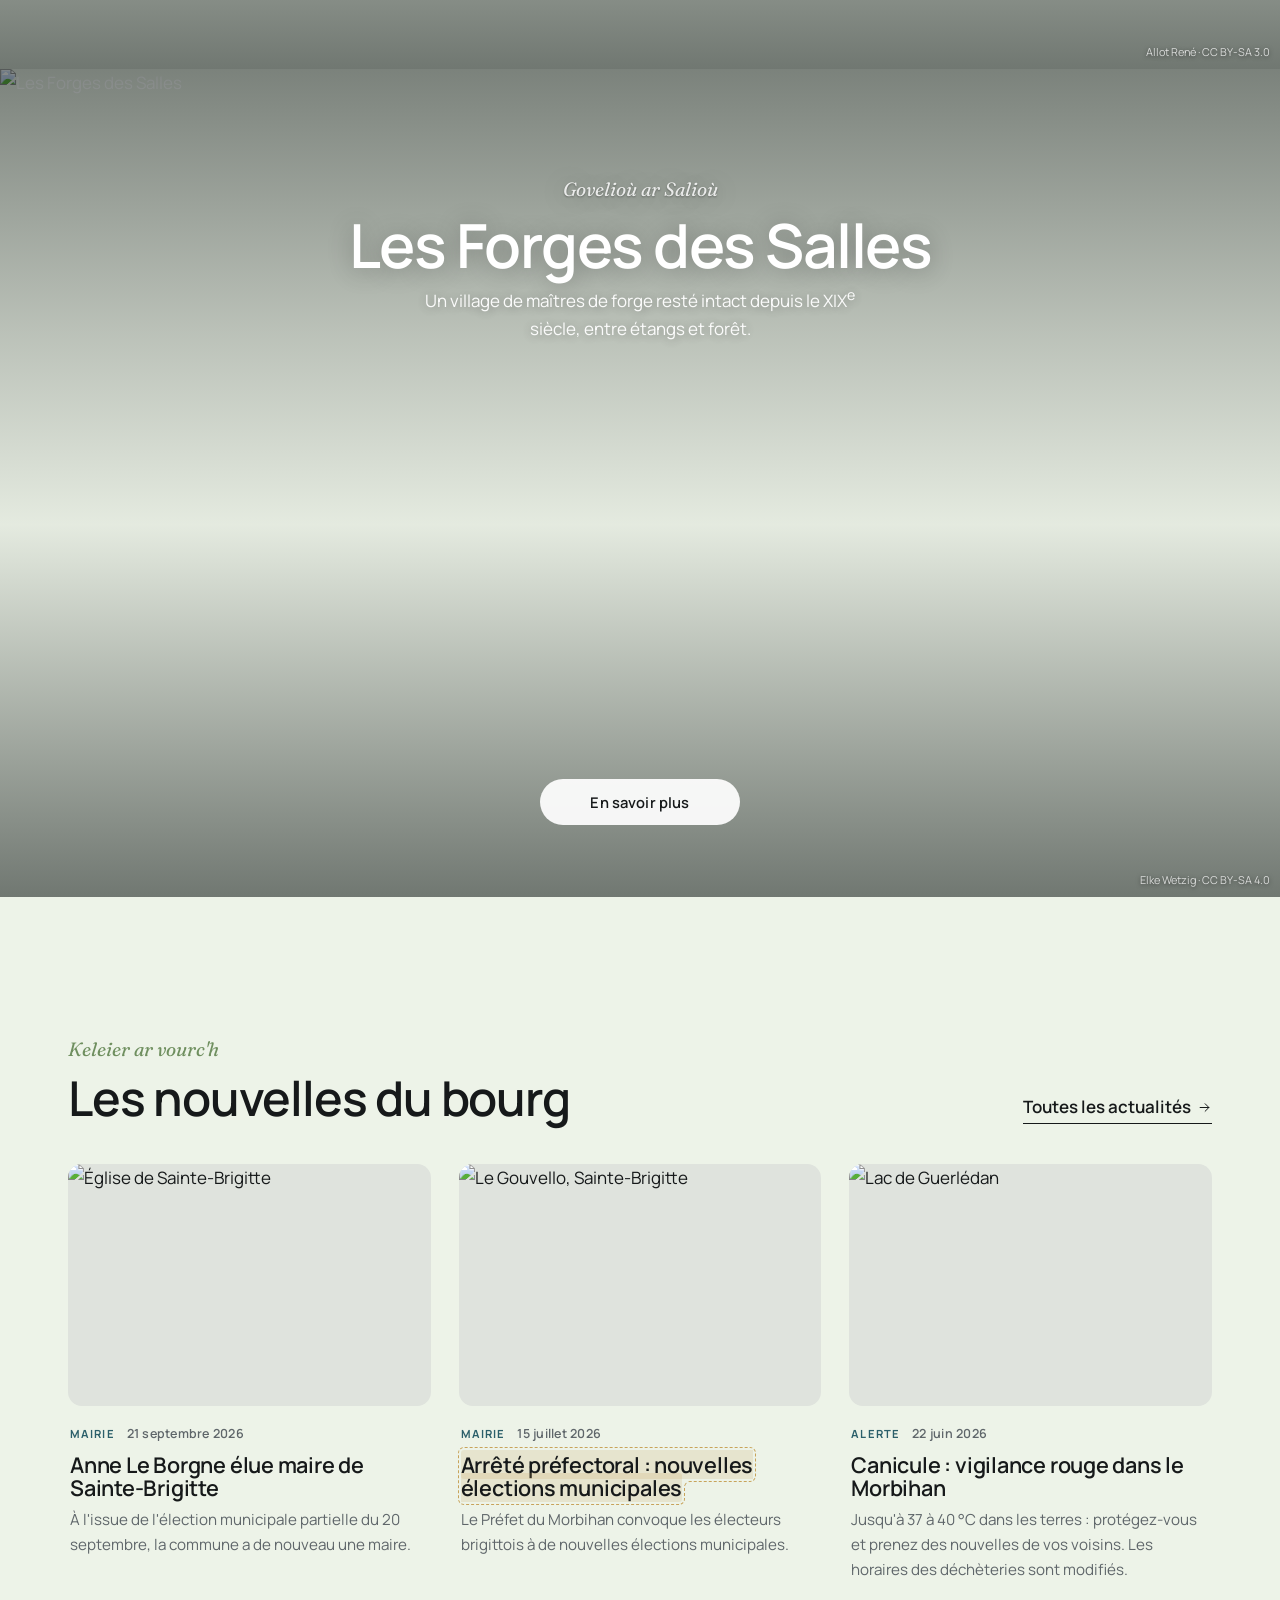
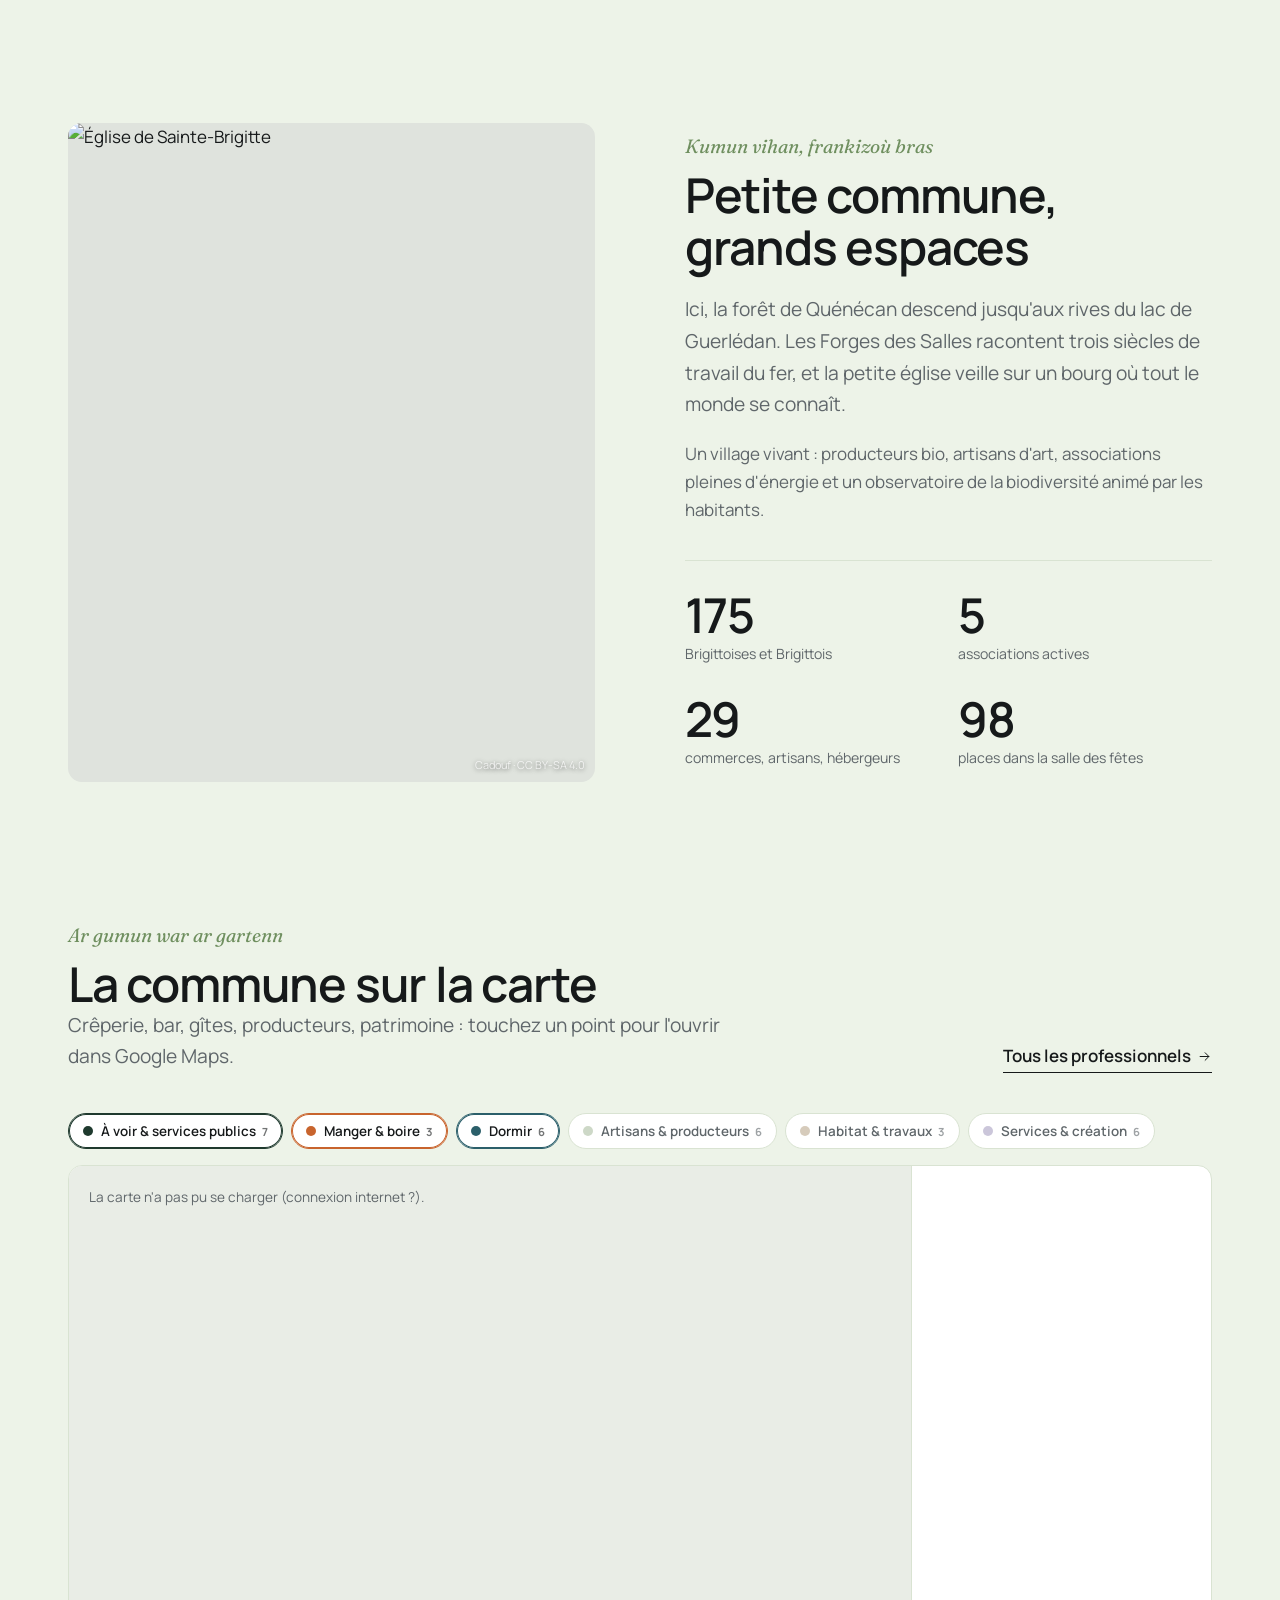
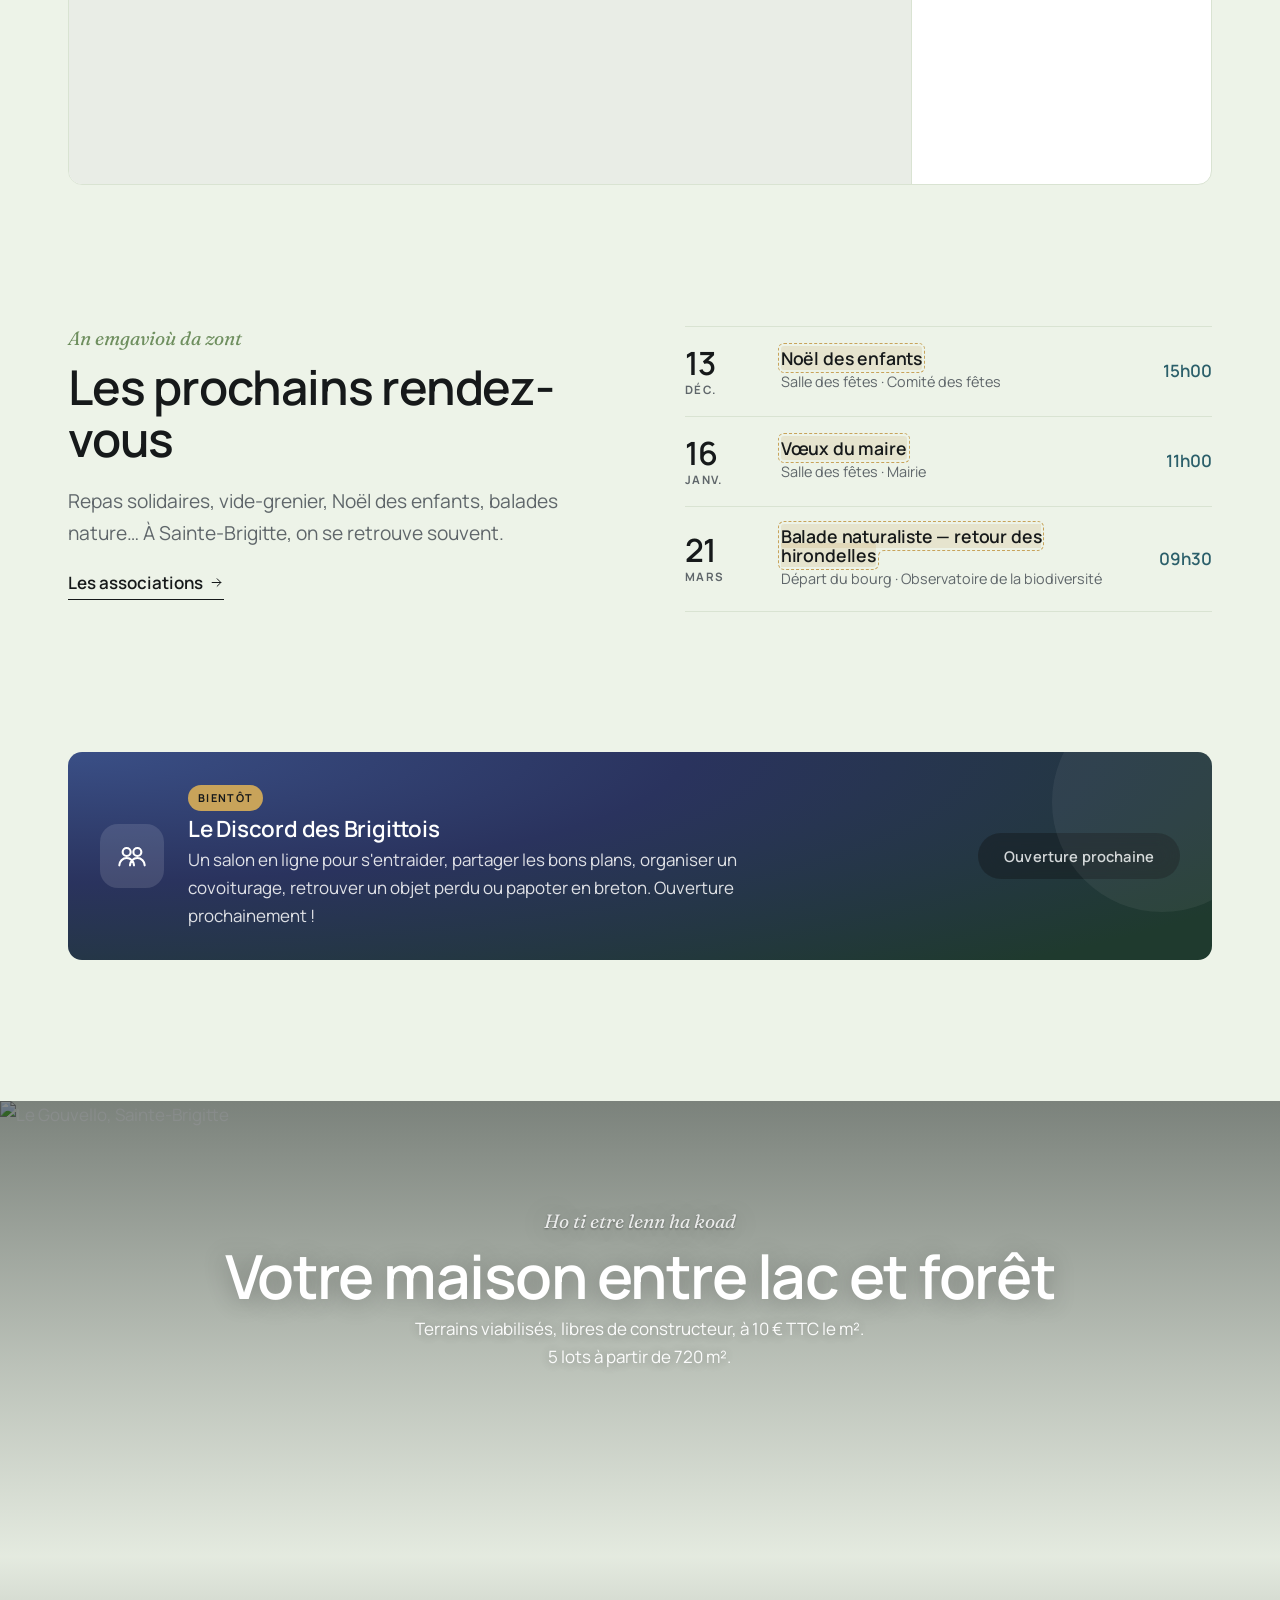
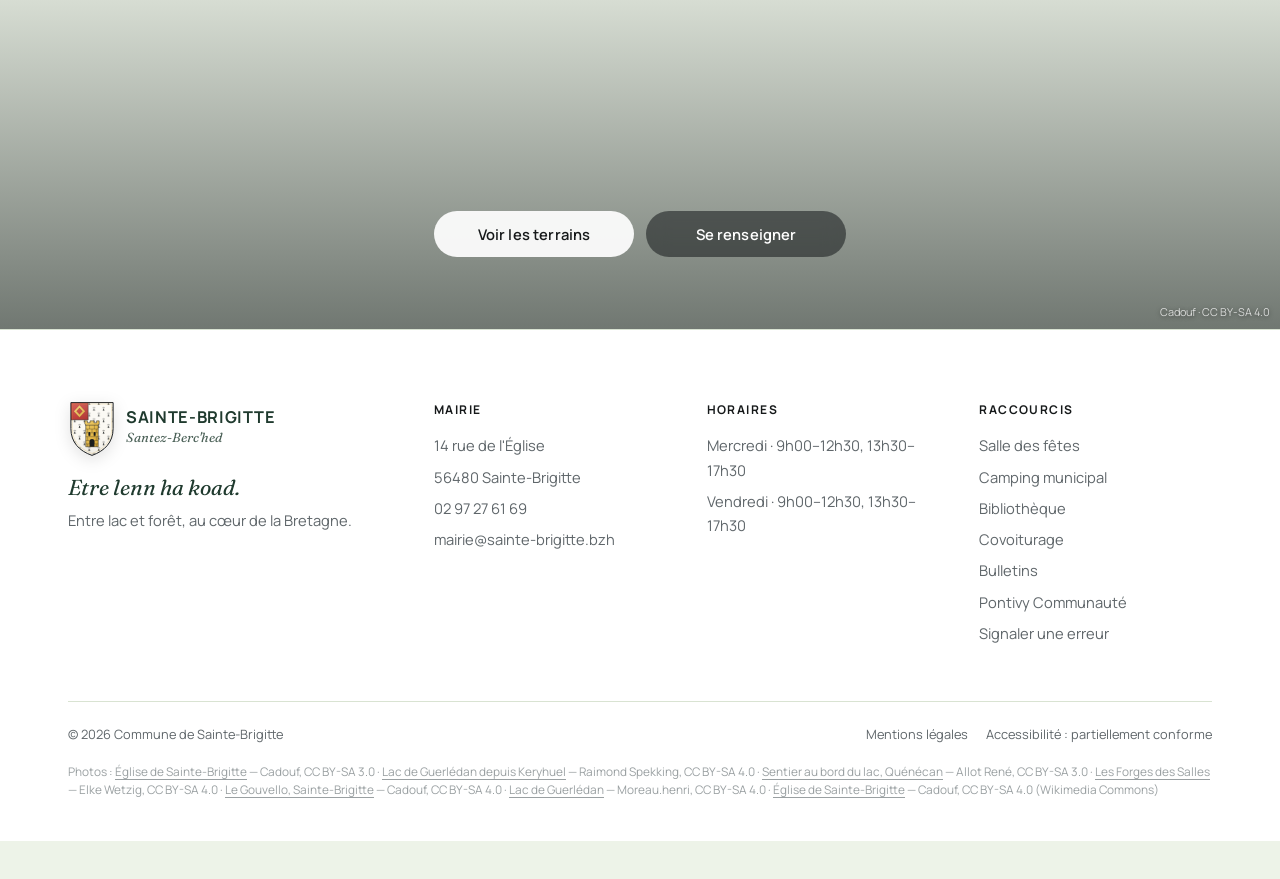
==== commit fc794efa: "Accueil : l'église du bourg en couverture, les Forges en tête de Découvrir Co-Authored-By: Claude Op" ====
--- a/index.html
+++ b/index.html
@@ -20,7 +20,7 @@
 
   <!-- ============ GRAND BANDEAU PHOTO ============ -->
   <section class="heros">
-    <div class="photo-fond" data-rendu="photo" data-photo="forges6" data-largeur="1920" data-prioritaire></div>
+    <div class="photo-fond" data-rendu="photo" data-photo="eglise" data-largeur="1920" data-prioritaire></div>
     <div class="heros__contenu">
       <div class="apparait" style="animation-delay:.2s">
         <h1 data-br="Etre lenn ha koad">Entre lac et forêt</h1>
@@ -106,7 +106,7 @@
   <!-- ============ LE BOURG ============ -->
   <section class="section" style="padding-top:0">
     <div class="conteneur duo">
-      <div class="duo__photo revele" data-rendu="photo" data-photo="eglise"></div>
+      <div class="duo__photo revele" data-rendu="photo" data-photo="eglise2"></div>
       <div class="revele" style="--delai:.1s">
         <h2 data-br="Kumun vihan, frankizoù bras">Petite commune, grands espaces</h2>
         <p class="chapeau" data-br="Amañ e tiskenn koad Kenekan betek aodoù lenn Gwerledan. Govelioù ar Salioù a gont tri c'hantved a labour an houarn, hag an iliz vihan a ziwall ur vourc'h ma'z en em anavez an holl.">Ici, la forêt de Quénécan descend jusqu'aux rives du lac de Guerlédan. Les Forges des Salles racontent trois siècles de travail du fer, et la petite église veille sur un bourg où tout le monde se connaît.</p>
